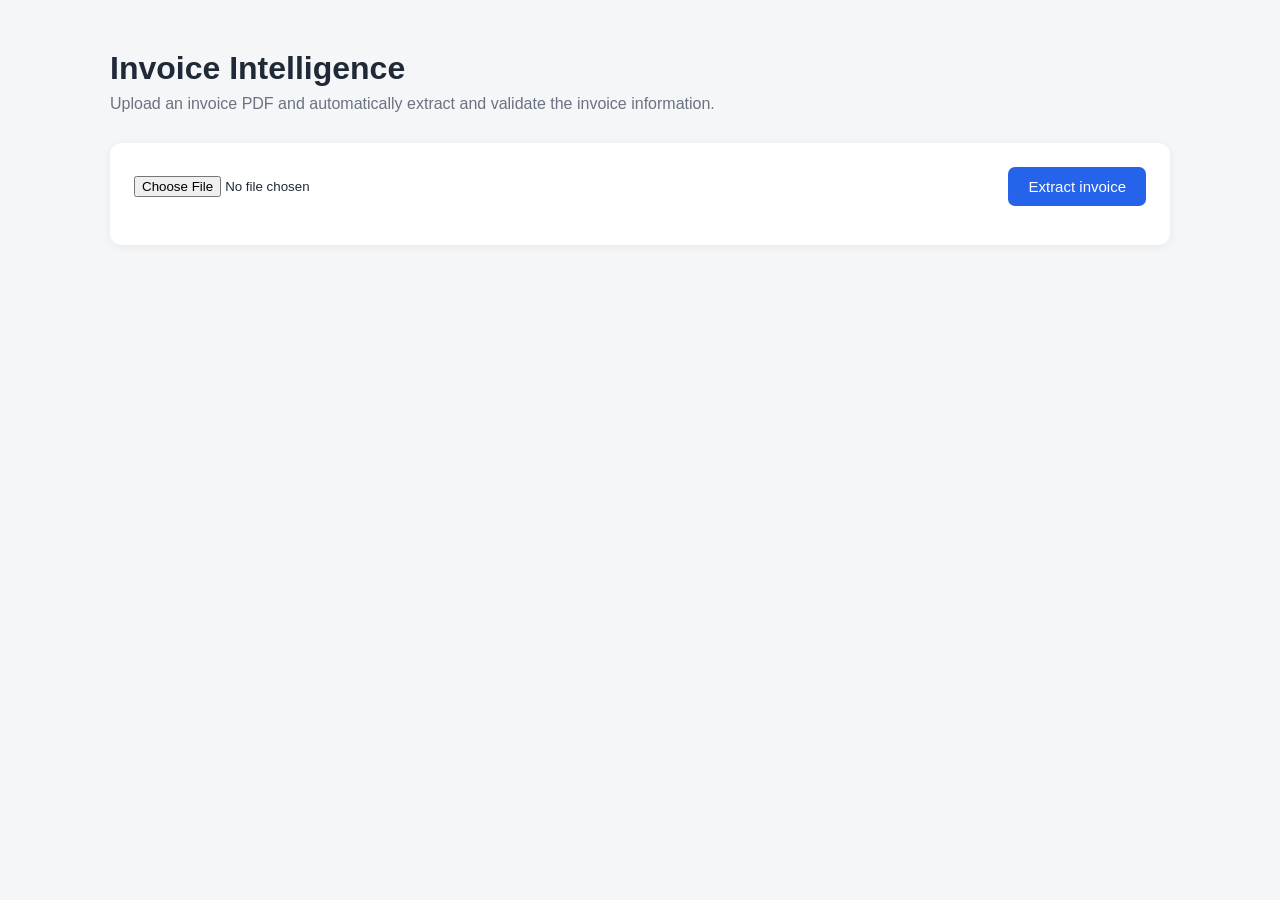
==== app/static/index.html @ e3fb7019 "Add invoice web interface" ====
<!DOCTYPE html>
<html lang="en">
<head>
    <meta charset="UTF-8">
    <meta name="viewport" content="width=device-width, initial-scale=1.0">

    <title>Invoice Intelligence</title>

    <style>
        * {
            box-sizing: border-box;
        }

        body {
            margin: 0;
            font-family: Arial, sans-serif;
            background: #f4f6f8;
            color: #1f2937;
        }

        .container {
            max-width: 1100px;
            margin: 50px auto;
            padding: 0 20px;
        }

        .header {
            margin-bottom: 30px;
        }

        .header h1 {
            margin-bottom: 8px;
            font-size: 32px;
        }

        .header p {
            margin: 0;
            color: #6b7280;
        }

        .upload-card,
        .card {
            background: white;
            border-radius: 12px;
            padding: 24px;
            margin-bottom: 20px;
            box-shadow: 0 2px 10px rgba(0, 0, 0, 0.06);
        }

        .upload-row {
            display: flex;
            gap: 12px;
            align-items: center;
            flex-wrap: wrap;
        }

        input[type="file"] {
            flex: 1;
            min-width: 250px;
        }

        button {
            border: none;
            background: #2563eb;
            color: white;
            padding: 11px 20px;
            border-radius: 7px;
            cursor: pointer;
            font-size: 15px;
        }

        button:hover {
            background: #1d4ed8;
        }

        button:disabled {
            opacity: 0.6;
            cursor: default;
        }

        .status {
            margin-top: 15px;
            color: #6b7280;
        }

        .hidden {
            display: none;
        }

        .grid {
            display: grid;
            grid-template-columns: repeat(2, minmax(0, 1fr));
            gap: 20px;
        }

        .field {
            margin-bottom: 12px;
        }

        .label {
            display: block;
            color: #6b7280;
            font-size: 13px;
            margin-bottom: 3px;
        }

        .value {
            font-weight: 600;
        }

        .success {
            color: #15803d;
            font-weight: 600;
        }

        .warning {
            color: #b45309;
            font-weight: 600;
        }

        table {
            width: 100%;
            border-collapse: collapse;
            margin-top: 10px;
        }

        th,
        td {
            padding: 11px;
            text-align: left;
            border-bottom: 1px solid #e5e7eb;
        }

        th {
            color: #6b7280;
            font-size: 13px;
        }

        .money {
            text-align: right;
        }

        .totals {
            max-width: 400px;
            margin-left: auto;
            margin-top: 20px;
        }

        .total-row {
            display: flex;
            justify-content: space-between;
            padding: 6px 0;
        }

        .grand-total {
            font-size: 20px;
            font-weight: bold;
            border-top: 2px solid #e5e7eb;
            margin-top: 6px;
            padding-top: 12px;
        }

        .meta {
            display: flex;
            gap: 15px;
            flex-wrap: wrap;
            color: #6b7280;
            font-size: 13px;
        }

        @media (max-width: 700px) {
            .grid {
                grid-template-columns: 1fr;
            }

            table {
                font-size: 13px;
            }
        }
    </style>
</head>

<body>

<div class="container">

    <div class="header">
        <h1>Invoice Intelligence</h1>
        <p>
            Upload an invoice PDF and automatically extract and validate
            the invoice information.
        </p>
    </div>

    <div class="upload-card">
        <div class="upload-row">
            <input
                id="fileInput"
                type="file"
                accept="application/pdf"
            >

            <button
                id="uploadButton"
                onclick="uploadInvoice()"
            >
                Extract invoice
            </button>
        </div>

        <div
            id="status"
            class="status"
        ></div>
    </div>

    <div
        id="results"
        class="hidden"
    >

        <div class="card">

            <div class="meta">
                <span id="filename"></span>
                <span id="method"></span>
                <span id="validation"></span>
            </div>

        </div>

        <div class="grid">

            <div class="card">
                <h2>Invoice</h2>

                <div class="field">
                    <span class="label">
                        Invoice number
                    </span>

                    <span
                        id="invoiceNumber"
                        class="value"
                    ></span>
                </div>

                <div class="field">
                    <span class="label">
                        Invoice date
                    </span>

                    <span
                        id="invoiceDate"
                        class="value"
                    ></span>
                </div>

                <div class="field">
                    <span class="label">
                        Due date
                    </span>

                    <span
                        id="dueDate"
                        class="value"
                    ></span>
                </div>

                <div class="field">
                    <span class="label">
                        Currency
                    </span>

                    <span
                        id="currency"
                        class="value"
                    ></span>
                </div>
            </div>

            <div class="card">
                <h2>Supplier</h2>

                <div class="field">
                    <span class="label">Name</span>
                    <span id="supplierName" class="value"></span>
                </div>

                <div class="field">
                    <span class="label">Address</span>
                    <span id="supplierAddress"></span>
                </div>

                <div class="field">
                    <span class="label">VAT number</span>
                    <span id="supplierVat"></span>
                </div>
            </div>

            <div class="card">
                <h2>Customer</h2>

                <div class="field">
                    <span class="label">Name</span>
                    <span id="customerName" class="value"></span>
                </div>

                <div class="field">
                    <span class="label">Address</span>
                    <span id="customerAddress"></span>
                </div>

                <div class="field">
                    <span class="label">VAT number</span>
                    <span id="customerVat"></span>
                </div>
            </div>

            <div class="card">
                <h2>Validation</h2>

                <div id="warnings"></div>
            </div>

        </div>

        <div class="card">

            <h2>Line items</h2>

            <table>
                <thead>
                    <tr>
                        <th>Description</th>
                        <th>Quantity</th>
                        <th>Unit price</th>
                        <th>VAT</th>
                        <th class="money">Total</th>
                    </tr>
                </thead>

                <tbody id="lineItems"></tbody>
            </table>

            <div class="totals">

                <div class="total-row">
                    <span>Subtotal</span>
                    <span id="subtotal"></span>
                </div>

                <div class="total-row">
                    <span>VAT</span>
                    <span id="vatAmount"></span>
                </div>

                <div class="total-row grand-total">
                    <span>Total</span>
                    <span id="totalAmount"></span>
                </div>

            </div>

        </div>

        <div
            id="vatCard"
            class="card"
        >
            <h2>VAT breakdown</h2>

            <table>
                <thead>
                    <tr>
                        <th>Rate</th>
                        <th>Taxable amount</th>
                        <th>VAT amount</th>
                    </tr>
                </thead>

                <tbody id="vatBreakdown"></tbody>
            </table>
        </div>

    </div>

</div>

<script>

function displayValue(value) {
    if (
        value === null ||
        value === undefined ||
        value === ""
    ) {
        return "—";
    }

    return value;
}


function formatMoney(value, currency) {
    if (
        value === null ||
        value === undefined
    ) {
        return "—";
    }

    return `${currency || ""} ${value}`.trim();
}


async function uploadInvoice() {

    const fileInput =
        document.getElementById("fileInput");

    const button =
        document.getElementById("uploadButton");

    const status =
        document.getElementById("status");

    const results =
        document.getElementById("results");


    if (!fileInput.files.length) {
        status.textContent =
            "Please select a PDF first.";

        return;
    }


    const formData = new FormData();

    formData.append(
        "file",
        fileInput.files[0]
    );


    status.textContent =
        "Processing invoice...";

    button.disabled = true;

    results.classList.add(
        "hidden"
    );


    try {

        const response = await fetch(
            "/invoices/extract",
            {
                method: "POST",
                body: formData
            }
        );


        if (!response.ok) {

            const errorData =
                await response.json();

            throw new Error(
                errorData.detail ||
                "Invoice extraction failed."
            );
        }


        const data =
            await response.json();

        renderInvoice(data);

        status.textContent =
            "Invoice processed successfully.";

    }

    catch (error) {

        status.textContent =
            `Error: ${error.message}`;

    }

    finally {

        button.disabled = false;

    }
}


function renderInvoice(data) {

    const invoice =
        data.invoice;

    const currency =
        invoice.currency || "";


    document.getElementById(
        "filename"
    ).textContent =
        `File: ${data.filename}`;


    document.getElementById(
        "method"
    ).textContent =
        `Extraction: ${data.extraction_method}`;


    const validation =
        document.getElementById(
            "validation"
        );


    if (data.valid) {

        validation.textContent =
            "✓ Valid invoice";

        validation.className =
            "success";

    }

    else {

        validation.textContent =
            "⚠ Validation warnings";

        validation.className =
            "warning";

    }


    document.getElementById(
        "invoiceNumber"
    ).textContent =
        displayValue(
            invoice.invoice_number
        );


    document.getElementById(
        "invoiceDate"
    ).textContent =
        displayValue(
            invoice.invoice_date
        );


    document.getElementById(
        "dueDate"
    ).textContent =
        displayValue(
            invoice.due_date
        );


    document.getElementById(
        "currency"
    ).textContent =
        displayValue(
            invoice.currency
        );


    document.getElementById(
        "supplierName"
    ).textContent =
        displayValue(
            invoice.supplier?.name
        );


    document.getElementById(
        "supplierAddress"
    ).textContent =
        displayValue(
            invoice.supplier?.address
        );


    document.getElementById(
        "supplierVat"
    ).textContent =
        displayValue(
            invoice.supplier?.vat_number
        );


    document.getElementById(
        "customerName"
    ).textContent =
        displayValue(
            invoice.customer?.name
        );


    document.getElementById(
        "customerAddress"
    ).textContent =
        displayValue(
            invoice.customer?.address
        );


    document.getElementById(
        "customerVat"
    ).textContent =
        displayValue(
            invoice.customer?.vat_number
        );


    document.getElementById(
        "subtotal"
    ).textContent =
        formatMoney(
            invoice.subtotal,
            currency
        );


    document.getElementById(
        "vatAmount"
    ).textContent =
        formatMoney(
            invoice.vat_amount,
            currency
        );


    document.getElementById(
        "totalAmount"
    ).textContent =
        formatMoney(
            invoice.total_amount,
            currency
        );


    const warningContainer =
        document.getElementById(
            "warnings"
        );


    warningContainer.innerHTML = "";


    if (
        !data.warnings ||
        data.warnings.length === 0
    ) {

        warningContainer.innerHTML =
            '<span class="success">No validation warnings.</span>';

    }

    else {

        for (
            const warning
            of data.warnings
        ) {

            const paragraph =
                document.createElement(
                    "p"
                );

            paragraph.className =
                "warning";

            paragraph.textContent =
                warning;

            warningContainer.appendChild(
                paragraph
            );
        }
    }


    const lineItems =
        document.getElementById(
            "lineItems"
        );

    lineItems.innerHTML = "";


    for (
        const item
        of invoice.line_items || []
    ) {

        const row =
            document.createElement(
                "tr"
            );

        row.innerHTML = `
            <td>${displayValue(item.description)}</td>
            <td>${displayValue(item.quantity)}</td>
            <td>${formatMoney(item.unit_price, currency)}</td>
            <td>${displayValue(item.vat_rate)}%</td>
            <td class="money">${formatMoney(item.total, currency)}</td>
        `;

        lineItems.appendChild(
            row
        );
    }


    const vatBody =
        document.getElementById(
            "vatBreakdown"
        );

    const vatCard =
        document.getElementById(
            "vatCard"
        );

    vatBody.innerHTML = "";


    if (
        !invoice.vat_breakdown ||
        invoice.vat_breakdown.length === 0
    ) {

        vatCard.classList.add(
            "hidden"
        );

    }

    else {

        vatCard.classList.remove(
            "hidden"
        );

        for (
            const vat
            of invoice.vat_breakdown
        ) {

            const row =
                document.createElement(
                    "tr"
                );

            row.innerHTML = `
                <td>${vat.rate}%</td>
                <td>${formatMoney(vat.taxable_amount, currency)}</td>
                <td>${formatMoney(vat.vat_amount, currency)}</td>
            `;

            vatBody.appendChild(
                row
            );
        }
    }


    document.getElementById(
        "results"
    ).classList.remove(
        "hidden"
    );
}

</script>

</body>
</html>
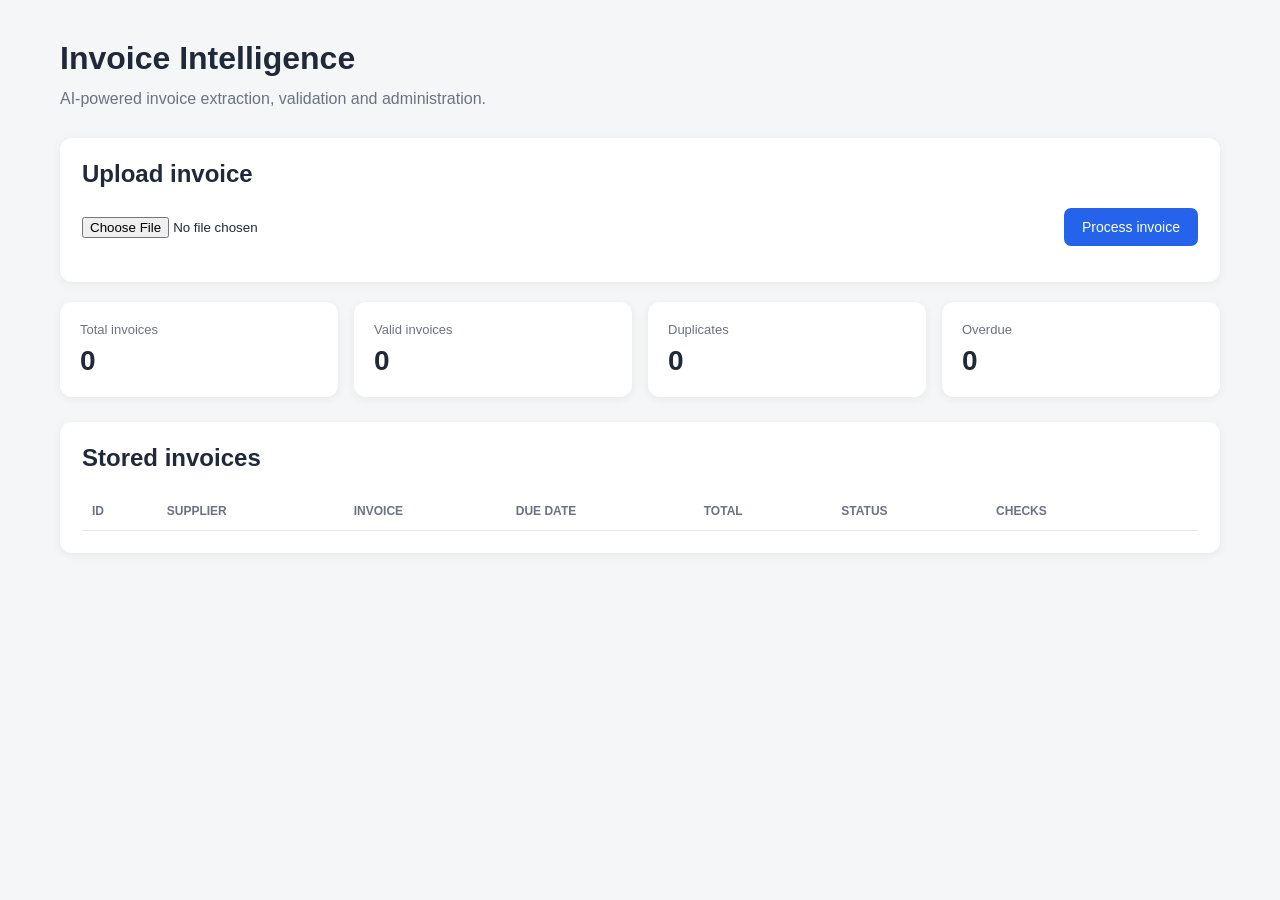
==== commit db977c6e: "Add invoice management dashboard" ====
--- a/app/static/index.html
+++ b/app/static/index.html
@@ -19,32 +19,29 @@
         }
 
         .container {
-            max-width: 1100px;
-            margin: 50px auto;
+            max-width: 1200px;
+            margin: 40px auto;
             padding: 0 20px;
         }
 
-        .header {
+        h1,
+        h2,
+        h3 {
+            margin-top: 0;
+        }
+
+        .subtitle {
+            color: #6b7280;
+            margin-top: -8px;
             margin-bottom: 30px;
         }
 
-        .header h1 {
-            margin-bottom: 8px;
-            font-size: 32px;
-        }
-
-        .header p {
-            margin: 0;
-            color: #6b7280;
-        }
-
-        .upload-card,
         .card {
             background: white;
             border-radius: 12px;
-            padding: 24px;
+            padding: 22px;
+            box-shadow: 0 2px 10px rgba(0, 0, 0, 0.06);
             margin-bottom: 20px;
-            box-shadow: 0 2px 10px rgba(0, 0, 0, 0.06);
         }
 
         .upload-row {
@@ -63,10 +60,10 @@
             border: none;
             background: #2563eb;
             color: white;
-            padding: 11px 20px;
+            padding: 11px 18px;
             border-radius: 7px;
             cursor: pointer;
-            font-size: 15px;
+            font-size: 14px;
         }
 
         button:hover {
@@ -78,103 +75,159 @@
             cursor: default;
         }
 
-        .status {
-            margin-top: 15px;
+        .status-text {
+            margin-top: 14px;
             color: #6b7280;
         }
 
-        .hidden {
-            display: none;
-        }
-
-        .grid {
+        .stats {
             display: grid;
-            grid-template-columns: repeat(2, minmax(0, 1fr));
-            gap: 20px;
-        }
-
-        .field {
-            margin-bottom: 12px;
-        }
-
-        .label {
-            display: block;
+            grid-template-columns: repeat(4, 1fr);
+            gap: 16px;
+            margin-bottom: 25px;
+        }
+
+        .stat-card {
+            background: white;
+            padding: 20px;
+            border-radius: 12px;
+            box-shadow: 0 2px 10px rgba(0, 0, 0, 0.06);
+        }
+
+        .stat-label {
             color: #6b7280;
             font-size: 13px;
-            margin-bottom: 3px;
-        }
-
-        .value {
-            font-weight: 600;
-        }
-
-        .success {
-            color: #15803d;
-            font-weight: 600;
-        }
-
-        .warning {
-            color: #b45309;
-            font-weight: 600;
+            margin-bottom: 8px;
+        }
+
+        .stat-value {
+            font-size: 28px;
+            font-weight: bold;
+        }
+
+        .table-wrapper {
+            overflow-x: auto;
         }
 
         table {
             width: 100%;
             border-collapse: collapse;
-            margin-top: 10px;
         }
 
         th,
         td {
-            padding: 11px;
+            padding: 12px 10px;
+            border-bottom: 1px solid #e5e7eb;
             text-align: left;
-            border-bottom: 1px solid #e5e7eb;
+            white-space: nowrap;
         }
 
         th {
             color: #6b7280;
-            font-size: 13px;
-        }
-
-        .money {
-            text-align: right;
-        }
-
-        .totals {
-            max-width: 400px;
-            margin-left: auto;
+            font-size: 12px;
+            text-transform: uppercase;
+        }
+
+        tr:hover {
+            background: #f9fafb;
+        }
+
+        .badge {
+            display: inline-block;
+            padding: 5px 9px;
+            border-radius: 20px;
+            font-size: 12px;
+            font-weight: bold;
+        }
+
+        .badge-new {
+            background: #dbeafe;
+            color: #1d4ed8;
+        }
+
+        .badge-valid {
+            background: #dcfce7;
+            color: #15803d;
+        }
+
+        .badge-invalid {
+            background: #fee2e2;
+            color: #b91c1c;
+        }
+
+        .badge-duplicate {
+            background: #fef3c7;
+            color: #b45309;
+        }
+
+        .badge-overdue {
+            background: #fee2e2;
+            color: #b91c1c;
+        }
+
+        .hidden {
+            display: none;
+        }
+
+        .detail-grid {
+            display: grid;
+            grid-template-columns: repeat(2, 1fr);
+            gap: 20px;
+        }
+
+        .label {
+            color: #6b7280;
+            font-size: 12px;
+            margin-bottom: 3px;
+        }
+
+        .value {
+            margin-bottom: 14px;
+            font-weight: 600;
+        }
+
+        .line-table {
             margin-top: 20px;
         }
 
-        .total-row {
-            display: flex;
-            justify-content: space-between;
-            padding: 6px 0;
-        }
-
-        .grand-total {
-            font-size: 20px;
-            font-weight: bold;
-            border-top: 2px solid #e5e7eb;
-            margin-top: 6px;
-            padding-top: 12px;
-        }
-
-        .meta {
-            display: flex;
-            gap: 15px;
-            flex-wrap: wrap;
-            color: #6b7280;
-            font-size: 13px;
-        }
-
-        @media (max-width: 700px) {
-            .grid {
+        .close-button {
+            float: right;
+            background: #6b7280;
+        }
+
+        .close-button:hover {
+            background: #4b5563;
+        }
+
+        .duplicate-warning {
+            background: #fffbeb;
+            color: #92400e;
+            padding: 12px;
+            border-radius: 8px;
+            margin-bottom: 18px;
+        }
+
+        .success-box {
+            background: #ecfdf5;
+            color: #166534;
+            padding: 12px;
+            border-radius: 8px;
+            margin-top: 15px;
+        }
+
+        @media (max-width: 850px) {
+            .stats {
+                grid-template-columns: repeat(2, 1fr);
+            }
+
+            .detail-grid {
                 grid-template-columns: 1fr;
             }
-
-            table {
-                font-size: 13px;
+        }
+
+        @media (max-width: 500px) {
+            .stats {
+                grid-template-columns: 1fr;
             }
         }
     </style>
@@ -184,15 +237,15 @@
 
 <div class="container">
 
-    <div class="header">
-        <h1>Invoice Intelligence</h1>
-        <p>
-            Upload an invoice PDF and automatically extract and validate
-            the invoice information.
-        </p>
-    </div>
-
-    <div class="upload-card">
+    <h1>Invoice Intelligence</h1>
+
+    <p class="subtitle">
+        AI-powered invoice extraction, validation and administration.
+    </p>
+
+    <div class="card">
+        <h2>Upload invoice</h2>
+
         <div class="upload-row">
             <input
                 id="fileInput"
@@ -204,192 +257,245 @@
                 id="uploadButton"
                 onclick="uploadInvoice()"
             >
-                Extract invoice
+                Process invoice
             </button>
         </div>
 
         <div
-            id="status"
-            class="status"
+            id="uploadStatus"
+            class="status-text"
+        ></div>
+
+        <div
+            id="uploadResult"
+            class="hidden"
         ></div>
     </div>
 
+    <div class="stats">
+
+        <div class="stat-card">
+            <div class="stat-label">
+                Total invoices
+            </div>
+
+            <div
+                id="totalInvoices"
+                class="stat-value"
+            >
+                0
+            </div>
+        </div>
+
+        <div class="stat-card">
+            <div class="stat-label">
+                Valid invoices
+            </div>
+
+            <div
+                id="validInvoices"
+                class="stat-value"
+            >
+                0
+            </div>
+        </div>
+
+        <div class="stat-card">
+            <div class="stat-label">
+                Duplicates
+            </div>
+
+            <div
+                id="duplicateInvoices"
+                class="stat-value"
+            >
+                0
+            </div>
+        </div>
+
+        <div class="stat-card">
+            <div class="stat-label">
+                Overdue
+            </div>
+
+            <div
+                id="overdueInvoices"
+                class="stat-value"
+            >
+                0
+            </div>
+        </div>
+
+    </div>
+
+    <div class="card">
+        <h2>Stored invoices</h2>
+
+        <div class="table-wrapper">
+
+            <table>
+                <thead>
+                    <tr>
+                        <th>ID</th>
+                        <th>Supplier</th>
+                        <th>Invoice</th>
+                        <th>Due date</th>
+                        <th>Total</th>
+                        <th>Status</th>
+                        <th>Checks</th>
+                        <th></th>
+                    </tr>
+                </thead>
+
+                <tbody id="invoiceTable"></tbody>
+            </table>
+
+        </div>
+    </div>
+
     <div
-        id="results"
-        class="hidden"
+        id="detailCard"
+        class="card hidden"
     >
-
-        <div class="card">
-
-            <div class="meta">
-                <span id="filename"></span>
-                <span id="method"></span>
-                <span id="validation"></span>
+        <button
+            class="close-button"
+            onclick="closeDetail()"
+        >
+            Close
+        </button>
+
+        <h2>Invoice details</h2>
+
+        <div
+            id="duplicateDetail"
+            class="hidden"
+        ></div>
+
+        <div class="detail-grid">
+
+            <div>
+                <h3>Invoice</h3>
+
+                <div class="label">
+                    Invoice number
+                </div>
+                <div
+                    id="detailInvoiceNumber"
+                    class="value"
+                ></div>
+
+                <div class="label">
+                    Invoice date
+                </div>
+                <div
+                    id="detailInvoiceDate"
+                    class="value"
+                ></div>
+
+                <div class="label">
+                    Due date
+                </div>
+                <div
+                    id="detailDueDate"
+                    class="value"
+                ></div>
+
+                <div class="label">
+                    Currency
+                </div>
+                <div
+                    id="detailCurrency"
+                    class="value"
+                ></div>
+            </div>
+
+            <div>
+                <h3>Supplier</h3>
+
+                <div class="label">
+                    Name
+                </div>
+                <div
+                    id="detailSupplier"
+                    class="value"
+                ></div>
+
+                <div class="label">
+                    Address
+                </div>
+                <div
+                    id="detailSupplierAddress"
+                    class="value"
+                ></div>
+
+                <div class="label">
+                    VAT number
+                </div>
+                <div
+                    id="detailSupplierVat"
+                    class="value"
+                ></div>
             </div>
 
         </div>
 
-        <div class="grid">
-
-            <div class="card">
-                <h2>Invoice</h2>
-
-                <div class="field">
-                    <span class="label">
-                        Invoice number
-                    </span>
-
-                    <span
-                        id="invoiceNumber"
-                        class="value"
-                    ></span>
-                </div>
-
-                <div class="field">
-                    <span class="label">
-                        Invoice date
-                    </span>
-
-                    <span
-                        id="invoiceDate"
-                        class="value"
-                    ></span>
-                </div>
-
-                <div class="field">
-                    <span class="label">
-                        Due date
-                    </span>
-
-                    <span
-                        id="dueDate"
-                        class="value"
-                    ></span>
-                </div>
-
-                <div class="field">
-                    <span class="label">
-                        Currency
-                    </span>
-
-                    <span
-                        id="currency"
-                        class="value"
-                    ></span>
-                </div>
-            </div>
-
-            <div class="card">
-                <h2>Supplier</h2>
-
-                <div class="field">
-                    <span class="label">Name</span>
-                    <span id="supplierName" class="value"></span>
-                </div>
-
-                <div class="field">
-                    <span class="label">Address</span>
-                    <span id="supplierAddress"></span>
-                </div>
-
-                <div class="field">
-                    <span class="label">VAT number</span>
-                    <span id="supplierVat"></span>
-                </div>
-            </div>
-
-            <div class="card">
-                <h2>Customer</h2>
-
-                <div class="field">
-                    <span class="label">Name</span>
-                    <span id="customerName" class="value"></span>
-                </div>
-
-                <div class="field">
-                    <span class="label">Address</span>
-                    <span id="customerAddress"></span>
-                </div>
-
-                <div class="field">
-                    <span class="label">VAT number</span>
-                    <span id="customerVat"></span>
-                </div>
-            </div>
-
-            <div class="card">
-                <h2>Validation</h2>
-
-                <div id="warnings"></div>
-            </div>
-
-        </div>
-
-        <div class="card">
-
-            <h2>Line items</h2>
-
-            <table>
+        <h3>Line items</h3>
+
+        <div class="table-wrapper">
+            <table class="line-table">
                 <thead>
                     <tr>
                         <th>Description</th>
                         <th>Quantity</th>
                         <th>Unit price</th>
                         <th>VAT</th>
-                        <th class="money">Total</th>
+                        <th>Total</th>
                     </tr>
                 </thead>
 
-                <tbody id="lineItems"></tbody>
-            </table>
-
-            <div class="totals">
-
-                <div class="total-row">
-                    <span>Subtotal</span>
-                    <span id="subtotal"></span>
-                </div>
-
-                <div class="total-row">
-                    <span>VAT</span>
-                    <span id="vatAmount"></span>
-                </div>
-
-                <div class="total-row grand-total">
-                    <span>Total</span>
-                    <span id="totalAmount"></span>
-                </div>
-
-            </div>
-
-        </div>
-
-        <div
-            id="vatCard"
-            class="card"
-        >
-            <h2>VAT breakdown</h2>
-
-            <table>
-                <thead>
-                    <tr>
-                        <th>Rate</th>
-                        <th>Taxable amount</th>
-                        <th>VAT amount</th>
-                    </tr>
-                </thead>
-
-                <tbody id="vatBreakdown"></tbody>
+                <tbody id="detailLineItems"></tbody>
             </table>
         </div>
 
+        <div
+            style="
+                margin-top: 20px;
+                text-align: right;
+                font-size: 17px;
+            "
+        >
+            <div>
+                Subtotal:
+                <strong id="detailSubtotal"></strong>
+            </div>
+
+            <div>
+                VAT:
+                <strong id="detailVat"></strong>
+            </div>
+
+            <div
+                style="
+                    font-size: 21px;
+                    margin-top: 8px;
+                "
+            >
+                Total:
+                <strong id="detailTotal"></strong>
+            </div>
+        </div>
+
     </div>
 
 </div>
 
+
 <script>
 
-function displayValue(value) {
+let invoices = [];
+
+
+function valueOrDash(value) {
     if (
         value === null ||
         value === undefined ||
@@ -402,7 +508,10 @@
 }
 
 
-function formatMoney(value, currency) {
+function formatMoney(
+    value,
+    currency
+) {
     if (
         value === null ||
         value === undefined
@@ -414,30 +523,226 @@
 }
 
 
+function isOverdue(invoice) {
+    if (!invoice.due_date) {
+        return false;
+    }
+
+    if (
+        invoice.status === "paid"
+    ) {
+        return false;
+    }
+
+    const dueDate =
+        new Date(
+            `${invoice.due_date}T23:59:59`
+        );
+
+    return dueDate < new Date();
+}
+
+
+async function loadInvoices() {
+
+    const response =
+        await fetch(
+            "/invoices"
+        );
+
+    if (!response.ok) {
+        return;
+    }
+
+    invoices =
+        await response.json();
+
+    updateStats();
+
+    renderInvoiceTable();
+}
+
+
+function updateStats() {
+
+    document.getElementById(
+        "totalInvoices"
+    ).textContent =
+        invoices.length;
+
+
+    document.getElementById(
+        "validInvoices"
+    ).textContent =
+        invoices.filter(
+            invoice =>
+                invoice.valid
+        ).length;
+
+
+    document.getElementById(
+        "duplicateInvoices"
+    ).textContent =
+        invoices.filter(
+            invoice =>
+                invoice.duplicate_of_id
+                !== null
+        ).length;
+
+
+    document.getElementById(
+        "overdueInvoices"
+    ).textContent =
+        invoices.filter(
+            invoice =>
+                isOverdue(invoice)
+        ).length;
+}
+
+
+function renderInvoiceTable() {
+
+    const table =
+        document.getElementById(
+            "invoiceTable"
+        );
+
+    table.innerHTML = "";
+
+
+    for (
+        const invoice
+        of invoices
+    ) {
+
+        const row =
+            document.createElement(
+                "tr"
+            );
+
+
+        let checkBadges = "";
+
+
+        if (invoice.valid) {
+            checkBadges +=
+                '<span class="badge badge-valid">Valid</span> ';
+        }
+
+        else {
+            checkBadges +=
+                '<span class="badge badge-invalid">Review</span> ';
+        }
+
+
+        if (
+            invoice.duplicate_of_id
+            !== null
+        ) {
+            checkBadges +=
+                '<span class="badge badge-duplicate">Duplicate</span> ';
+        }
+
+
+        if (
+            isOverdue(invoice)
+        ) {
+            checkBadges +=
+                '<span class="badge badge-overdue">Overdue</span>';
+        }
+
+
+        row.innerHTML = `
+            <td>${invoice.id}</td>
+
+            <td>
+                ${valueOrDash(
+                    invoice.supplier_name
+                )}
+            </td>
+
+            <td>
+                ${valueOrDash(
+                    invoice.invoice_number
+                )}
+            </td>
+
+            <td>
+                ${valueOrDash(
+                    invoice.due_date
+                )}
+            </td>
+
+            <td>
+                ${formatMoney(
+                    invoice.total_amount,
+                    invoice.currency
+                )}
+            </td>
+
+            <td>
+                <span class="badge badge-new">
+                    ${invoice.status}
+                </span>
+            </td>
+
+            <td>
+                ${checkBadges}
+            </td>
+
+            <td>
+                <button
+                    onclick="showInvoice(
+                        ${invoice.id}
+                    )"
+                >
+                    View
+                </button>
+            </td>
+        `;
+
+        table.appendChild(
+            row
+        );
+    }
+}
+
+
 async function uploadInvoice() {
 
     const fileInput =
-        document.getElementById("fileInput");
+        document.getElementById(
+            "fileInput"
+        );
 
     const button =
-        document.getElementById("uploadButton");
+        document.getElementById(
+            "uploadButton"
+        );
 
     const status =
-        document.getElementById("status");
-
-    const results =
-        document.getElementById("results");
-
-
-    if (!fileInput.files.length) {
+        document.getElementById(
+            "uploadStatus"
+        );
+
+    const result =
+        document.getElementById(
+            "uploadResult"
+        );
+
+
+    if (
+        !fileInput.files.length
+    ) {
         status.textContent =
-            "Please select a PDF first.";
+            "Select a PDF first.";
 
         return;
     }
 
 
-    const formData = new FormData();
+    const formData =
+        new FormData();
 
     formData.append(
         "file",
@@ -445,46 +750,75 @@
     );
 
 
+    button.disabled = true;
+
     status.textContent =
         "Processing invoice...";
 
-    button.disabled = true;
-
-    results.classList.add(
+    result.classList.add(
         "hidden"
     );
 
 
     try {
 
-        const response = await fetch(
-            "/invoices/extract",
-            {
-                method: "POST",
-                body: formData
-            }
-        );
-
-
-        if (!response.ok) {
-
-            const errorData =
-                await response.json();
-
-            throw new Error(
-                errorData.detail ||
-                "Invoice extraction failed."
+        const response =
+            await fetch(
+                "/invoices/extract",
+                {
+                    method: "POST",
+                    body: formData
+                }
             );
-        }
 
 
         const data =
             await response.json();
 
-        renderInvoice(data);
-
-        status.textContent =
-            "Invoice processed successfully.";
+
+        if (!response.ok) {
+            throw new Error(
+                data.detail ||
+                "Extraction failed."
+            );
+        }
+
+
+        result.className =
+            "success-box";
+
+
+        if (data.duplicate) {
+
+            result.innerHTML = `
+                Invoice stored as
+                <strong>#${data.database_id}</strong>.
+                <br>
+                ⚠ This appears to be a duplicate
+                of invoice
+                <strong>#${data.duplicate_of_id}</strong>.
+            `;
+        }
+
+        else {
+
+            result.innerHTML = `
+                ✓ Invoice extracted and stored
+                successfully as
+                <strong>#${data.database_id}</strong>.
+            `;
+        }
+
+
+        status.textContent = "";
+
+        fileInput.value = "";
+
+        await loadInvoices();
+
+        await showInvoice(
+            data.database_id
+        );
 
     }
 
@@ -503,136 +837,89 @@
 }
 
 
-function renderInvoice(data) {
+async function showInvoice(
+    invoiceId
+) {
+
+    const response =
+        await fetch(
+            `/invoices/${invoiceId}`
+        );
+
+
+    if (!response.ok) {
+        return;
+    }
+
+
+    const stored =
+        await response.json();
 
     const invoice =
-        data.invoice;
+        stored.invoice_data;
 
     const currency =
         invoice.currency || "";
 
 
     document.getElementById(
-        "filename"
-    ).textContent =
-        `File: ${data.filename}`;
-
-
-    document.getElementById(
-        "method"
-    ).textContent =
-        `Extraction: ${data.extraction_method}`;
-
-
-    const validation =
-        document.getElementById(
-            "validation"
-        );
-
-
-    if (data.valid) {
-
-        validation.textContent =
-            "✓ Valid invoice";
-
-        validation.className =
-            "success";
-
-    }
-
-    else {
-
-        validation.textContent =
-            "⚠ Validation warnings";
-
-        validation.className =
-            "warning";
-
-    }
-
-
-    document.getElementById(
-        "invoiceNumber"
-    ).textContent =
-        displayValue(
+        "detailInvoiceNumber"
+    ).textContent =
+        valueOrDash(
             invoice.invoice_number
         );
 
 
     document.getElementById(
-        "invoiceDate"
-    ).textContent =
-        displayValue(
+        "detailInvoiceDate"
+    ).textContent =
+        valueOrDash(
             invoice.invoice_date
         );
 
 
     document.getElementById(
-        "dueDate"
-    ).textContent =
-        displayValue(
+        "detailDueDate"
+    ).textContent =
+        valueOrDash(
             invoice.due_date
         );
 
 
     document.getElementById(
-        "currency"
-    ).textContent =
-        displayValue(
+        "detailCurrency"
+    ).textContent =
+        valueOrDash(
             invoice.currency
         );
 
 
     document.getElementById(
-        "supplierName"
-    ).textContent =
-        displayValue(
+        "detailSupplier"
+    ).textContent =
+        valueOrDash(
             invoice.supplier?.name
         );
 
 
     document.getElementById(
-        "supplierAddress"
-    ).textContent =
-        displayValue(
+        "detailSupplierAddress"
+    ).textContent =
+        valueOrDash(
             invoice.supplier?.address
         );
 
 
     document.getElementById(
-        "supplierVat"
-    ).textContent =
-        displayValue(
+        "detailSupplierVat"
+    ).textContent =
+        valueOrDash(
             invoice.supplier?.vat_number
         );
 
 
     document.getElementById(
-        "customerName"
-    ).textContent =
-        displayValue(
-            invoice.customer?.name
-        );
-
-
-    document.getElementById(
-        "customerAddress"
-    ).textContent =
-        displayValue(
-            invoice.customer?.address
-        );
-
-
-    document.getElementById(
-        "customerVat"
-    ).textContent =
-        displayValue(
-            invoice.customer?.vat_number
-        );
-
-
-    document.getElementById(
-        "subtotal"
+        "detailSubtotal"
     ).textContent =
         formatMoney(
             invoice.subtotal,
@@ -641,7 +928,7 @@
 
 
     document.getElementById(
-        "vatAmount"
+        "detailVat"
     ).textContent =
         formatMoney(
             invoice.vat_amount,
@@ -650,7 +937,7 @@
 
 
     document.getElementById(
-        "totalAmount"
+        "detailTotal"
     ).textContent =
         formatMoney(
             invoice.total_amount,
@@ -658,56 +945,12 @@
         );
 
 
-    const warningContainer =
+    const lineBody =
         document.getElementById(
-            "warnings"
-        );
-
-
-    warningContainer.innerHTML = "";
-
-
-    if (
-        !data.warnings ||
-        data.warnings.length === 0
-    ) {
-
-        warningContainer.innerHTML =
-            '<span class="success">No validation warnings.</span>';
-
-    }
-
-    else {
-
-        for (
-            const warning
-            of data.warnings
-        ) {
-
-            const paragraph =
-                document.createElement(
-                    "p"
-                );
-
-            paragraph.className =
-                "warning";
-
-            paragraph.textContent =
-                warning;
-
-            warningContainer.appendChild(
-                paragraph
-            );
-        }
-    }
-
-
-    const lineItems =
-        document.getElementById(
-            "lineItems"
-        );
-
-    lineItems.innerHTML = "";
+            "detailLineItems"
+        );
+
+    lineBody.innerHTML = "";
 
 
     for (
@@ -721,79 +964,100 @@
             );
 
         row.innerHTML = `
-            <td>${displayValue(item.description)}</td>
-            <td>${displayValue(item.quantity)}</td>
-            <td>${formatMoney(item.unit_price, currency)}</td>
-            <td>${displayValue(item.vat_rate)}%</td>
-            <td class="money">${formatMoney(item.total, currency)}</td>
+            <td>
+                ${valueOrDash(
+                    item.description
+                )}
+            </td>
+
+            <td>
+                ${valueOrDash(
+                    item.quantity
+                )}
+            </td>
+
+            <td>
+                ${formatMoney(
+                    item.unit_price,
+                    currency
+                )}
+            </td>
+
+            <td>
+                ${valueOrDash(
+                    item.vat_rate
+                )}%
+            </td>
+
+            <td>
+                ${formatMoney(
+                    item.total,
+                    currency
+                )}
+            </td>
         `;
 
-        lineItems.appendChild(
+        lineBody.appendChild(
             row
         );
     }
 
 
-    const vatBody =
+    const duplicateBox =
         document.getElementById(
-            "vatBreakdown"
-        );
-
-    const vatCard =
+            "duplicateDetail"
+        );
+
+
+    if (
+        stored.duplicate_of_id
+        !== null
+    ) {
+
+        duplicateBox.className =
+            "duplicate-warning";
+
+        duplicateBox.innerHTML = `
+            ⚠ Possible duplicate.
+            This invoice matches stored invoice
+            <strong>#${stored.duplicate_of_id}</strong>.
+        `;
+    }
+
+    else {
+
+        duplicateBox.className =
+            "hidden";
+    }
+
+
+    const detailCard =
         document.getElementById(
-            "vatCard"
-        );
-
-    vatBody.innerHTML = "";
-
-
-    if (
-        !invoice.vat_breakdown ||
-        invoice.vat_breakdown.length === 0
-    ) {
-
-        vatCard.classList.add(
-            "hidden"
-        );
-
-    }
-
-    else {
-
-        vatCard.classList.remove(
-            "hidden"
-        );
-
-        for (
-            const vat
-            of invoice.vat_breakdown
-        ) {
-
-            const row =
-                document.createElement(
-                    "tr"
-                );
-
-            row.innerHTML = `
-                <td>${vat.rate}%</td>
-                <td>${formatMoney(vat.taxable_amount, currency)}</td>
-                <td>${formatMoney(vat.vat_amount, currency)}</td>
-            `;
-
-            vatBody.appendChild(
-                row
-            );
-        }
-    }
-
-
-    document.getElementById(
-        "results"
-    ).classList.remove(
+            "detailCard"
+        );
+
+    detailCard.classList.remove(
+        "hidden"
+    );
+
+    detailCard.scrollIntoView({
+        behavior: "smooth"
+    });
+}
+
+
+function closeDetail() {
+
+    document.getElementById(
+        "detailCard"
+    ).classList.add(
         "hidden"
     );
 }
 
+
+loadInvoices();
+
 </script>
 
 </body>
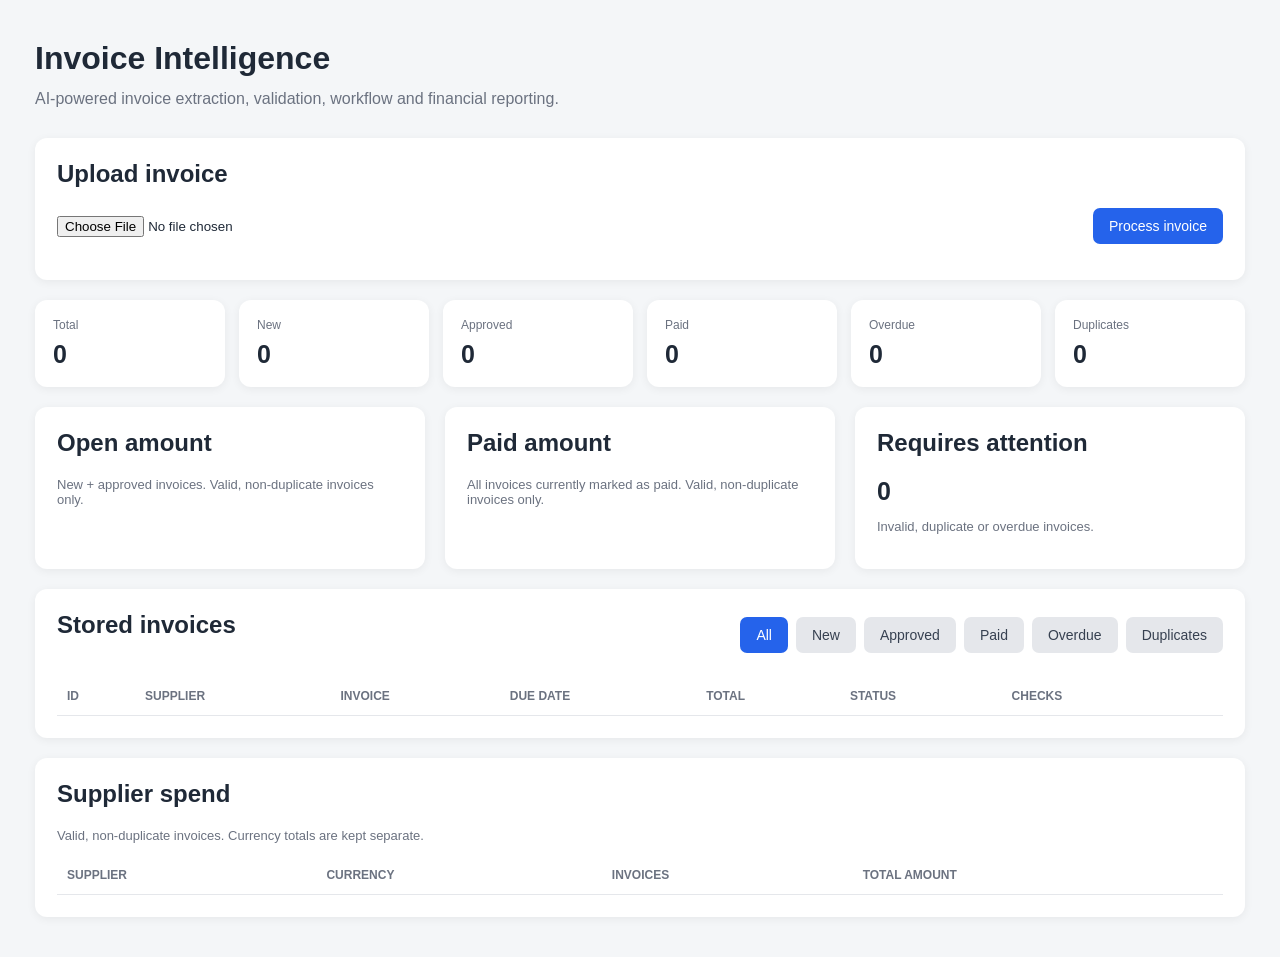
==== commit 18c38172: "Add invoice analytics and financial reporting" ====
--- a/app/static/index.html
+++ b/app/static/index.html
@@ -1,8 +1,13 @@
 <!DOCTYPE html>
 <html lang="en">
+
 <head>
     <meta charset="UTF-8">
-    <meta name="viewport" content="width=device-width, initial-scale=1.0">
+
+    <meta
+        name="viewport"
+        content="width=device-width, initial-scale=1.0"
+    >
 
     <title>Invoice Intelligence</title>
 
@@ -19,7 +24,7 @@
         }
 
         .container {
-            max-width: 1200px;
+            max-width: 1250px;
             margin: 40px auto;
             padding: 0 20px;
         }
@@ -40,7 +45,9 @@
             background: white;
             border-radius: 12px;
             padding: 22px;
-            box-shadow: 0 2px 10px rgba(0, 0, 0, 0.06);
+            box-shadow:
+                0 2px 10px
+                rgba(0, 0, 0, 0.06);
             margin-bottom: 20px;
         }
 
@@ -60,7 +67,7 @@
             border: none;
             background: #2563eb;
             color: white;
-            padding: 11px 18px;
+            padding: 10px 16px;
             border-radius: 7px;
             cursor: pointer;
             font-size: 14px;
@@ -75,6 +82,14 @@
             cursor: default;
         }
 
+        .secondary-button {
+            background: #6b7280;
+        }
+
+        .success-button {
+            background: #15803d;
+        }
+
         .status-text {
             margin-top: 14px;
             color: #6b7280;
@@ -82,27 +97,87 @@
 
         .stats {
             display: grid;
-            grid-template-columns: repeat(4, 1fr);
-            gap: 16px;
-            margin-bottom: 25px;
+            grid-template-columns:
+                repeat(6, 1fr);
+            gap: 14px;
+            margin-bottom: 20px;
         }
 
         .stat-card {
             background: white;
-            padding: 20px;
+            padding: 18px;
             border-radius: 12px;
-            box-shadow: 0 2px 10px rgba(0, 0, 0, 0.06);
+            box-shadow:
+                0 2px 10px
+                rgba(0, 0, 0, 0.06);
         }
 
         .stat-label {
             color: #6b7280;
+            font-size: 12px;
+            margin-bottom: 8px;
+        }
+
+        .stat-value {
+            font-size: 25px;
+            font-weight: bold;
+        }
+
+        .analytics-grid {
+            display: grid;
+            grid-template-columns:
+                repeat(3, 1fr);
+            gap: 20px;
+        }
+
+        .amount-list {
+            display: flex;
+            flex-direction: column;
+            gap: 10px;
+        }
+
+        .amount-row {
+            display: flex;
+            justify-content: space-between;
+            gap: 15px;
+            padding-bottom: 8px;
+            border-bottom:
+                1px solid #e5e7eb;
+        }
+
+        .amount {
+            font-size: 20px;
+            font-weight: bold;
+        }
+
+        .muted {
+            color: #6b7280;
             font-size: 13px;
-            margin-bottom: 8px;
-        }
-
-        .stat-value {
-            font-size: 28px;
-            font-weight: bold;
+        }
+
+        .toolbar {
+            display: flex;
+            justify-content: space-between;
+            align-items: center;
+            gap: 15px;
+            flex-wrap: wrap;
+            margin-bottom: 18px;
+        }
+
+        .filters {
+            display: flex;
+            gap: 8px;
+            flex-wrap: wrap;
+        }
+
+        .filter-button {
+            background: #e5e7eb;
+            color: #374151;
+        }
+
+        .filter-button.active {
+            background: #2563eb;
+            color: white;
         }
 
         .table-wrapper {
@@ -117,7 +192,8 @@
         th,
         td {
             padding: 12px 10px;
-            border-bottom: 1px solid #e5e7eb;
+            border-bottom:
+                1px solid #e5e7eb;
             text-align: left;
             white-space: nowrap;
         }
@@ -145,12 +221,19 @@
             color: #1d4ed8;
         }
 
+        .badge-approved {
+            background: #ede9fe;
+            color: #6d28d9;
+        }
+
+        .badge-paid,
         .badge-valid {
             background: #dcfce7;
             color: #15803d;
         }
 
-        .badge-invalid {
+        .badge-invalid,
+        .badge-overdue {
             background: #fee2e2;
             color: #b91c1c;
         }
@@ -160,18 +243,14 @@
             color: #b45309;
         }
 
-        .badge-overdue {
-            background: #fee2e2;
-            color: #b91c1c;
-        }
-
         .hidden {
             display: none;
         }
 
         .detail-grid {
             display: grid;
-            grid-template-columns: repeat(2, 1fr);
+            grid-template-columns:
+                repeat(2, 1fr);
             gap: 20px;
         }
 
@@ -186,17 +265,11 @@
             font-weight: 600;
         }
 
-        .line-table {
-            margin-top: 20px;
-        }
-
-        .close-button {
-            float: right;
-            background: #6b7280;
-        }
-
-        .close-button:hover {
-            background: #4b5563;
+        .detail-actions {
+            display: flex;
+            gap: 10px;
+            flex-wrap: wrap;
+            margin: 20px 0;
         }
 
         .duplicate-warning {
@@ -215,21 +288,41 @@
             margin-top: 15px;
         }
 
-        @media (max-width: 850px) {
+        .error-box {
+            background: #fef2f2;
+            color: #991b1b;
+            padding: 12px;
+            border-radius: 8px;
+            margin-top: 15px;
+        }
+
+        .empty-state {
+            text-align: center;
+            color: #6b7280;
+            padding: 30px;
+        }
+
+        @media (max-width: 1000px) {
             .stats {
-                grid-template-columns: repeat(2, 1fr);
+                grid-template-columns:
+                    repeat(3, 1fr);
+            }
+
+            .analytics-grid {
+                grid-template-columns: 1fr;
+            }
+        }
+
+        @media (max-width: 600px) {
+            .stats {
+                grid-template-columns:
+                    repeat(2, 1fr);
             }
 
             .detail-grid {
                 grid-template-columns: 1fr;
             }
         }
-
-        @media (max-width: 500px) {
-            .stats {
-                grid-template-columns: 1fr;
-            }
-        }
     </style>
 </head>
 
@@ -240,13 +333,17 @@
     <h1>Invoice Intelligence</h1>
 
     <p class="subtitle">
-        AI-powered invoice extraction, validation and administration.
+        AI-powered invoice extraction,
+        validation, workflow and financial reporting.
     </p>
 
+
     <div class="card">
+
         <h2>Upload invoice</h2>
 
         <div class="upload-row">
+
             <input
                 id="fileInput"
                 type="file"
@@ -259,6 +356,7 @@
             >
                 Process invoice
             </button>
+
         </div>
 
         <div
@@ -270,15 +368,16 @@
             id="uploadResult"
             class="hidden"
         ></div>
+
     </div>
+
 
     <div class="stats">
 
         <div class="stat-card">
             <div class="stat-label">
-                Total invoices
-            </div>
-
+                Total
+            </div>
             <div
                 id="totalInvoices"
                 class="stat-value"
@@ -289,11 +388,10 @@
 
         <div class="stat-card">
             <div class="stat-label">
-                Valid invoices
-            </div>
-
+                New
+            </div>
             <div
-                id="validInvoices"
+                id="newInvoices"
                 class="stat-value"
             >
                 0
@@ -302,9 +400,44 @@
 
         <div class="stat-card">
             <div class="stat-label">
+                Approved
+            </div>
+            <div
+                id="approvedInvoices"
+                class="stat-value"
+            >
+                0
+            </div>
+        </div>
+
+        <div class="stat-card">
+            <div class="stat-label">
+                Paid
+            </div>
+            <div
+                id="paidInvoices"
+                class="stat-value"
+            >
+                0
+            </div>
+        </div>
+
+        <div class="stat-card">
+            <div class="stat-label">
+                Overdue
+            </div>
+            <div
+                id="overdueInvoices"
+                class="stat-value"
+            >
+                0
+            </div>
+        </div>
+
+        <div class="stat-card">
+            <div class="stat-label">
                 Duplicates
             </div>
-
             <div
                 id="duplicateInvoices"
                 class="stat-value"
@@ -313,27 +446,124 @@
             </div>
         </div>
 
-        <div class="stat-card">
-            <div class="stat-label">
-                Overdue
-            </div>
+    </div>
+
+
+    <div class="analytics-grid">
+
+        <div class="card">
+            <h2>Open amount</h2>
+
+            <p class="muted">
+                New + approved invoices.
+                Valid, non-duplicate invoices only.
+            </p>
 
             <div
-                id="overdueInvoices"
+                id="openAmounts"
+                class="amount-list"
+            ></div>
+        </div>
+
+
+        <div class="card">
+            <h2>Paid amount</h2>
+
+            <p class="muted">
+                All invoices currently marked as paid.
+                Valid, non-duplicate invoices only.
+            </p>
+
+            <div
+                id="paidAmounts"
+                class="amount-list"
+            ></div>
+        </div>
+
+
+        <div class="card">
+            <h2>Requires attention</h2>
+
+            <div
+                id="attentionCount"
                 class="stat-value"
             >
                 0
             </div>
+
+            <p class="muted">
+                Invalid, duplicate or overdue invoices.
+            </p>
         </div>
 
     </div>
 
+
     <div class="card">
-        <h2>Stored invoices</h2>
+
+        <div class="toolbar">
+
+            <h2>Stored invoices</h2>
+
+            <div class="filters">
+
+                <button
+                    class="filter-button active"
+                    data-filter="all"
+                    onclick="setFilter('all')"
+                >
+                    All
+                </button>
+
+                <button
+                    class="filter-button"
+                    data-filter="new"
+                    onclick="setFilter('new')"
+                >
+                    New
+                </button>
+
+                <button
+                    class="filter-button"
+                    data-filter="approved"
+                    onclick="setFilter('approved')"
+                >
+                    Approved
+                </button>
+
+                <button
+                    class="filter-button"
+                    data-filter="paid"
+                    onclick="setFilter('paid')"
+                >
+                    Paid
+                </button>
+
+                <button
+                    class="filter-button"
+                    data-filter="overdue"
+                    onclick="setFilter('overdue')"
+                >
+                    Overdue
+                </button>
+
+                <button
+                    class="filter-button"
+                    data-filter="duplicates"
+                    onclick="setFilter('duplicates')"
+                >
+                    Duplicates
+                </button>
+
+            </div>
+
+        </div>
+
 
         <div class="table-wrapper">
 
             <table>
+
                 <thead>
                     <tr>
                         <th>ID</th>
@@ -347,18 +577,65 @@
                     </tr>
                 </thead>
 
-                <tbody id="invoiceTable"></tbody>
+                <tbody
+                    id="invoiceTable"
+                ></tbody>
+
             </table>
 
         </div>
+
+        <div
+            id="emptyState"
+            class="empty-state hidden"
+        >
+            No invoices match this filter.
+        </div>
+
     </div>
+
+
+    <div class="card">
+
+        <h2>Supplier spend</h2>
+
+        <p class="muted">
+            Valid, non-duplicate invoices.
+            Currency totals are kept separate.
+        </p>
+
+        <div class="table-wrapper">
+
+            <table>
+
+                <thead>
+                    <tr>
+                        <th>Supplier</th>
+                        <th>Currency</th>
+                        <th>Invoices</th>
+                        <th>Total amount</th>
+                    </tr>
+                </thead>
+
+                <tbody
+                    id="supplierTable"
+                ></tbody>
+
+            </table>
+
+        </div>
+
+    </div>
+
 
     <div
         id="detailCard"
         class="card hidden"
     >
+
         <button
-            class="close-button"
+            class="secondary-button"
+            style="float: right;"
             onclick="closeDetail()"
         >
             Close
@@ -369,6 +646,11 @@
         <div
             id="duplicateDetail"
             class="hidden"
+        ></div>
+
+        <div
+            id="detailActions"
+            class="detail-actions"
         ></div>
 
         <div class="detail-grid">
@@ -401,13 +683,14 @@
                 ></div>
 
                 <div class="label">
-                    Currency
+                    Status
                 </div>
                 <div
-                    id="detailCurrency"
+                    id="detailStatus"
                     class="value"
                 ></div>
             </div>
+
 
             <div>
                 <h3>Supplier</h3>
@@ -439,10 +722,13 @@
 
         </div>
 
+
         <h3>Line items</h3>
 
         <div class="table-wrapper">
-            <table class="line-table">
+
+            <table>
+
                 <thead>
                     <tr>
                         <th>Description</th>
@@ -453,9 +739,14 @@
                     </tr>
                 </thead>
 
-                <tbody id="detailLineItems"></tbody>
+                <tbody
+                    id="detailLineItems"
+                ></tbody>
+
             </table>
+
         </div>
+
 
         <div
             style="
@@ -466,12 +757,16 @@
         >
             <div>
                 Subtotal:
-                <strong id="detailSubtotal"></strong>
+                <strong
+                    id="detailSubtotal"
+                ></strong>
             </div>
 
             <div>
                 VAT:
-                <strong id="detailVat"></strong>
+                <strong
+                    id="detailVat"
+                ></strong>
             </div>
 
             <div
@@ -481,7 +776,9 @@
                 "
             >
                 Total:
-                <strong id="detailTotal"></strong>
+                <strong
+                    id="detailTotal"
+                ></strong>
             </div>
         </div>
 
@@ -493,6 +790,10 @@
 <script>
 
 let invoices = [];
+
+let analytics = null;
+
+let currentFilter = "all";
 
 
 function valueOrDash(value) {
@@ -505,6 +806,18 @@
     }
 
     return value;
+}
+
+
+function escapeHtml(value) {
+    return String(
+        valueOrDash(value)
+    )
+        .replaceAll("&", "&amp;")
+        .replaceAll("<", "&lt;")
+        .replaceAll(">", "&gt;")
+        .replaceAll('"', "&quot;")
+        .replaceAll("'", "&#039;");
 }
 
 
@@ -519,7 +832,29 @@
         return "—";
     }
 
-    return `${currency || ""} ${value}`.trim();
+    const number =
+        Number(value);
+
+    if (
+        Number.isNaN(number)
+    ) {
+        return (
+            `${currency || ""} ${value}`
+        ).trim();
+    }
+
+    const formatted =
+        number.toLocaleString(
+            undefined,
+            {
+                minimumFractionDigits: 2,
+                maximumFractionDigits: 2
+            }
+        );
+
+    return (
+        `${currency || ""} ${formatted}`
+    ).trim();
 }
 
 
@@ -543,151 +878,448 @@
 }
 
 
-async function loadInvoices() {
-
-    const response =
-        await fetch(
-            "/invoices"
-        );
-
-    if (!response.ok) {
+function statusBadge(status) {
+    if (
+        status === "approved"
+    ) {
+        return (
+            '<span class="badge badge-approved">'
+            + 'Approved'
+            + '</span>'
+        );
+    }
+
+    if (
+        status === "paid"
+    ) {
+        return (
+            '<span class="badge badge-paid">'
+            + 'Paid'
+            + '</span>'
+        );
+    }
+
+    return (
+        '<span class="badge badge-new">'
+        + 'New'
+        + '</span>'
+    );
+}
+
+
+async function refreshDashboard() {
+
+    const [
+        invoiceResponse,
+        analyticsResponse
+    ] = await Promise.all([
+        fetch("/invoices"),
+        fetch("/analytics/summary")
+    ]);
+
+
+    if (invoiceResponse.ok) {
+        invoices =
+            await invoiceResponse.json();
+
+        renderInvoiceTable();
+    }
+
+
+    if (analyticsResponse.ok) {
+        analytics =
+            await analyticsResponse.json();
+
+        renderAnalytics();
+    }
+}
+
+
+function renderAnalytics() {
+    if (!analytics) {
         return;
     }
 
-    invoices =
-        await response.json();
-
-    updateStats();
-
-    renderInvoiceTable();
-}
-
-
-function updateStats() {
 
     document.getElementById(
         "totalInvoices"
     ).textContent =
-        invoices.length;
+        analytics.total_invoices;
 
 
     document.getElementById(
-        "validInvoices"
+        "newInvoices"
     ).textContent =
-        invoices.filter(
-            invoice =>
-                invoice.valid
-        ).length;
+        analytics.new_invoices;
+
+
+    document.getElementById(
+        "approvedInvoices"
+    ).textContent =
+        analytics.approved_invoices;
+
+
+    document.getElementById(
+        "paidInvoices"
+    ).textContent =
+        analytics.paid_invoices;
+
+
+    document.getElementById(
+        "overdueInvoices"
+    ).textContent =
+        analytics.overdue_invoices;
 
 
     document.getElementById(
         "duplicateInvoices"
     ).textContent =
-        invoices.filter(
-            invoice =>
-                invoice.duplicate_of_id
-                !== null
-        ).length;
+        analytics.duplicate_invoices;
 
 
     document.getElementById(
-        "overdueInvoices"
+        "attentionCount"
     ).textContent =
-        invoices.filter(
-            invoice =>
-                isOverdue(invoice)
-        ).length;
+        analytics.requires_attention;
+
+
+    renderCurrencyAmounts(
+        "openAmounts",
+        analytics.open_amounts
+    );
+
+
+    renderCurrencyAmounts(
+        "paidAmounts",
+        analytics.paid_amounts
+    );
+
+
+    renderSupplierTable(
+        analytics.supplier_totals
+    );
 }
 
 
-function renderInvoiceTable() {
-
+function renderCurrencyAmounts(
+    elementId,
+    amounts
+) {
+    const container =
+        document.getElementById(
+            elementId
+        );
+
+    container.innerHTML = "";
+
+
+    if (
+        !amounts ||
+        amounts.length === 0
+    ) {
+        container.innerHTML =
+            '<span class="muted">No data yet.</span>';
+
+        return;
+    }
+
+
+    for (
+        const item
+        of amounts
+    ) {
+        const row =
+            document.createElement(
+                "div"
+            );
+
+        row.className =
+            "amount-row";
+
+        row.innerHTML = `
+            <div>
+                <div class="amount">
+                    ${escapeHtml(
+                        formatMoney(
+                            item.amount,
+                            item.currency
+                        )
+                    )}
+                </div>
+
+                <div class="muted">
+                    ${item.invoice_count}
+                    invoice(s)
+                </div>
+            </div>
+        `;
+
+        container.appendChild(
+            row
+        );
+    }
+}
+
+
+function renderSupplierTable(
+    suppliers
+) {
     const table =
         document.getElementById(
-            "invoiceTable"
+            "supplierTable"
         );
 
     table.innerHTML = "";
 
 
-    for (
-        const invoice
-        of invoices
-    ) {
-
+    if (
+        !suppliers ||
+        suppliers.length === 0
+    ) {
         const row =
             document.createElement(
                 "tr"
             );
 
-
-        let checkBadges = "";
-
+        row.innerHTML = `
+            <td colspan="4">
+                No supplier data yet.
+            </td>
+        `;
+
+        table.appendChild(
+            row
+        );
+
+        return;
+    }
+
+
+    for (
+        const supplier
+        of suppliers
+    ) {
+        const row =
+            document.createElement(
+                "tr"
+            );
+
+        row.innerHTML = `
+            <td>
+                ${escapeHtml(
+                    supplier.supplier_name
+                )}
+            </td>
+
+            <td>
+                ${escapeHtml(
+                    supplier.currency
+                )}
+            </td>
+
+            <td>
+                ${supplier.invoice_count}
+            </td>
+
+            <td>
+                ${escapeHtml(
+                    formatMoney(
+                        supplier.total_amount,
+                        supplier.currency
+                    )
+                )}
+            </td>
+        `;
+
+        table.appendChild(
+            row
+        );
+    }
+}
+
+
+function filteredInvoices() {
+    if (
+        currentFilter === "all"
+    ) {
+        return invoices;
+    }
+
+    if (
+        currentFilter === "overdue"
+    ) {
+        return invoices.filter(
+            invoice =>
+                isOverdue(invoice)
+        );
+    }
+
+    if (
+        currentFilter
+        === "duplicates"
+    ) {
+        return invoices.filter(
+            invoice =>
+                invoice.duplicate_of_id
+                !== null
+        );
+    }
+
+    return invoices.filter(
+        invoice =>
+            invoice.status
+            === currentFilter
+    );
+}
+
+
+function setFilter(filter) {
+    currentFilter = filter;
+
+    document.querySelectorAll(
+        ".filter-button"
+    ).forEach(
+        button => {
+            button.classList.remove(
+                "active"
+            );
+        }
+    );
+
+    const activeButton =
+        document.querySelector(
+            `[data-filter="${filter}"]`
+        );
+
+    if (activeButton) {
+        activeButton.classList.add(
+            "active"
+        );
+    }
+
+    renderInvoiceTable();
+}
+
+
+function renderInvoiceTable() {
+
+    const table =
+        document.getElementById(
+            "invoiceTable"
+        );
+
+    const emptyState =
+        document.getElementById(
+            "emptyState"
+        );
+
+    table.innerHTML = "";
+
+    const visibleInvoices =
+        filteredInvoices();
+
+
+    if (
+        visibleInvoices.length
+        === 0
+    ) {
+        emptyState.classList.remove(
+            "hidden"
+        );
+
+        return;
+    }
+
+
+    emptyState.classList.add(
+        "hidden"
+    );
+
+
+    for (
+        const invoice
+        of visibleInvoices
+    ) {
+        const row =
+            document.createElement(
+                "tr"
+            );
+
+        let checks = "";
 
         if (invoice.valid) {
-            checkBadges +=
-                '<span class="badge badge-valid">Valid</span> ';
+            checks +=
+                '<span class="badge badge-valid">'
+                + 'Valid'
+                + '</span> ';
         }
 
         else {
-            checkBadges +=
-                '<span class="badge badge-invalid">Review</span> ';
-        }
-
+            checks +=
+                '<span class="badge badge-invalid">'
+                + 'Review'
+                + '</span> ';
+        }
 
         if (
             invoice.duplicate_of_id
             !== null
         ) {
-            checkBadges +=
-                '<span class="badge badge-duplicate">Duplicate</span> ';
-        }
-
+            checks +=
+                '<span class="badge badge-duplicate">'
+                + 'Duplicate'
+                + '</span> ';
+        }
 
         if (
             isOverdue(invoice)
         ) {
-            checkBadges +=
-                '<span class="badge badge-overdue">Overdue</span>';
-        }
-
+            checks +=
+                '<span class="badge badge-overdue">'
+                + 'Overdue'
+                + '</span>';
+        }
 
         row.innerHTML = `
-            <td>${invoice.id}</td>
-
             <td>
-                ${valueOrDash(
+                ${invoice.id}
+            </td>
+
+            <td>
+                ${escapeHtml(
                     invoice.supplier_name
                 )}
             </td>
 
             <td>
-                ${valueOrDash(
+                ${escapeHtml(
                     invoice.invoice_number
                 )}
             </td>
 
             <td>
-                ${valueOrDash(
+                ${escapeHtml(
                     invoice.due_date
                 )}
             </td>
 
             <td>
-                ${formatMoney(
-                    invoice.total_amount,
-                    invoice.currency
+                ${escapeHtml(
+                    formatMoney(
+                        invoice.total_amount,
+                        invoice.currency
+                    )
                 )}
             </td>
 
             <td>
-                <span class="badge badge-new">
-                    ${invoice.status}
-                </span>
+                ${statusBadge(
+                    invoice.status
+                )}
             </td>
 
             <td>
-                ${checkBadges}
+                ${checks}
             </td>
 
             <td>
@@ -761,7 +1393,6 @@
 
 
     try {
-
         const response =
             await fetch(
                 "/invoices/extract",
@@ -771,7 +1402,6 @@
                 }
             );
 
-
         const data =
             await response.json();
 
@@ -789,23 +1419,27 @@
 
 
         if (data.duplicate) {
-
             result.innerHTML = `
                 Invoice stored as
-                <strong>#${data.database_id}</strong>.
+                <strong>
+                    #${data.database_id}
+                </strong>.
                 <br>
-                ⚠ This appears to be a duplicate
-                of invoice
-                <strong>#${data.duplicate_of_id}</strong>.
+                ⚠ Possible duplicate of
+                invoice
+                <strong>
+                    #${data.duplicate_of_id}
+                </strong>.
             `;
         }
 
         else {
-
             result.innerHTML = `
-                ✓ Invoice extracted and stored
-                successfully as
-                <strong>#${data.database_id}</strong>.
+                ✓ Invoice extracted and
+                stored successfully as
+                <strong>
+                    #${data.database_id}
+                </strong>.
             `;
         }
 
@@ -814,7 +1448,7 @@
 
         fileInput.value = "";
 
-        await loadInvoices();
+        await refreshDashboard();
 
         await showInvoice(
             data.database_id
@@ -823,16 +1457,169 @@
     }
 
     catch (error) {
-
-        status.textContent =
+        result.className =
+            "error-box";
+
+        result.textContent =
             `Error: ${error.message}`;
-
     }
 
     finally {
-
         button.disabled = false;
-
+    }
+}
+
+
+async function updateStatus(
+    invoiceId,
+    newStatus
+) {
+    const response =
+        await fetch(
+            `/invoices/${invoiceId}/status`,
+            {
+                method: "PATCH",
+                headers: {
+                    "Content-Type":
+                        "application/json"
+                },
+                body: JSON.stringify({
+                    status: newStatus
+                })
+            }
+        );
+
+    const data =
+        await response.json();
+
+
+    if (!response.ok) {
+        alert(
+            data.detail ||
+            "Could not update status."
+        );
+
+        return;
+    }
+
+
+    await refreshDashboard();
+
+    await showInvoice(
+        invoiceId
+    );
+}
+
+
+function renderActionButtons(
+    stored
+) {
+    const container =
+        document.getElementById(
+            "detailActions"
+        );
+
+    container.innerHTML = "";
+
+
+    if (
+        stored.status === "new"
+    ) {
+        const button =
+            document.createElement(
+                "button"
+            );
+
+        button.className =
+            "success-button";
+
+        button.textContent =
+            "Approve invoice";
+
+        button.onclick =
+            () => updateStatus(
+                stored.id,
+                "approved"
+            );
+
+        container.appendChild(
+            button
+        );
+    }
+
+
+    if (
+        stored.status
+        === "approved"
+    ) {
+        const paidButton =
+            document.createElement(
+                "button"
+            );
+
+        paidButton.className =
+            "success-button";
+
+        paidButton.textContent =
+            "Mark as paid";
+
+        paidButton.onclick =
+            () => updateStatus(
+                stored.id,
+                "paid"
+            );
+
+        container.appendChild(
+            paidButton
+        );
+
+
+        const backButton =
+            document.createElement(
+                "button"
+            );
+
+        backButton.className =
+            "secondary-button";
+
+        backButton.textContent =
+            "Move back to new";
+
+        backButton.onclick =
+            () => updateStatus(
+                stored.id,
+                "new"
+            );
+
+        container.appendChild(
+            backButton
+        );
+    }
+
+
+    if (
+        stored.status === "paid"
+    ) {
+        const button =
+            document.createElement(
+                "button"
+            );
+
+        button.className =
+            "secondary-button";
+
+        button.textContent =
+            "Undo paid";
+
+        button.onclick =
+            () => updateStatus(
+                stored.id,
+                "approved"
+            );
+
+        container.appendChild(
+            button
+        );
     }
 }
 
@@ -840,17 +1627,14 @@
 async function showInvoice(
     invoiceId
 ) {
-
     const response =
         await fetch(
             `/invoices/${invoiceId}`
         );
 
-
     if (!response.ok) {
         return;
     }
-
 
     const stored =
         await response.json();
@@ -869,7 +1653,6 @@
             invoice.invoice_number
         );
 
-
     document.getElementById(
         "detailInvoiceDate"
     ).textContent =
@@ -877,7 +1660,6 @@
             invoice.invoice_date
         );
 
-
     document.getElementById(
         "detailDueDate"
     ).textContent =
@@ -885,14 +1667,12 @@
             invoice.due_date
         );
 
-
     document.getElementById(
-        "detailCurrency"
-    ).textContent =
-        valueOrDash(
-            invoice.currency
-        );
-
+        "detailStatus"
+    ).innerHTML =
+        statusBadge(
+            stored.status
+        );
 
     document.getElementById(
         "detailSupplier"
@@ -901,7 +1681,6 @@
             invoice.supplier?.name
         );
 
-
     document.getElementById(
         "detailSupplierAddress"
     ).textContent =
@@ -909,14 +1688,12 @@
             invoice.supplier?.address
         );
 
-
     document.getElementById(
         "detailSupplierVat"
     ).textContent =
         valueOrDash(
             invoice.supplier?.vat_number
         );
-
 
     document.getElementById(
         "detailSubtotal"
@@ -926,7 +1703,6 @@
             currency
         );
 
-
     document.getElementById(
         "detailVat"
     ).textContent =
@@ -935,7 +1711,6 @@
             currency
         );
 
-
     document.getElementById(
         "detailTotal"
     ).textContent =
@@ -957,7 +1732,6 @@
         const item
         of invoice.line_items || []
     ) {
-
         const row =
             document.createElement(
                 "tr"
@@ -965,34 +1739,38 @@
 
         row.innerHTML = `
             <td>
-                ${valueOrDash(
+                ${escapeHtml(
                     item.description
                 )}
             </td>
 
             <td>
-                ${valueOrDash(
+                ${escapeHtml(
                     item.quantity
                 )}
             </td>
 
             <td>
-                ${formatMoney(
-                    item.unit_price,
-                    currency
+                ${escapeHtml(
+                    formatMoney(
+                        item.unit_price,
+                        currency
+                    )
                 )}
             </td>
 
             <td>
-                ${valueOrDash(
+                ${escapeHtml(
                     item.vat_rate
                 )}%
             </td>
 
             <td>
-                ${formatMoney(
-                    item.total,
-                    currency
+                ${escapeHtml(
+                    formatMoney(
+                        item.total,
+                        currency
+                    )
                 )}
             </td>
         `;
@@ -1013,22 +1791,27 @@
         stored.duplicate_of_id
         !== null
     ) {
-
         duplicateBox.className =
             "duplicate-warning";
 
         duplicateBox.innerHTML = `
-            ⚠ Possible duplicate.
-            This invoice matches stored invoice
-            <strong>#${stored.duplicate_of_id}</strong>.
+            ⚠ Possible duplicate of stored
+            invoice
+            <strong>
+                #${stored.duplicate_of_id}
+            </strong>.
         `;
     }
 
     else {
-
         duplicateBox.className =
             "hidden";
     }
+
+
+    renderActionButtons(
+        stored
+    );
 
 
     const detailCard =
@@ -1047,7 +1830,6 @@
 
 
 function closeDetail() {
-
     document.getElementById(
         "detailCard"
     ).classList.add(
@@ -1056,7 +1838,7 @@
 }
 
 
-loadInvoices();
+refreshDashboard();
 
 </script>
 
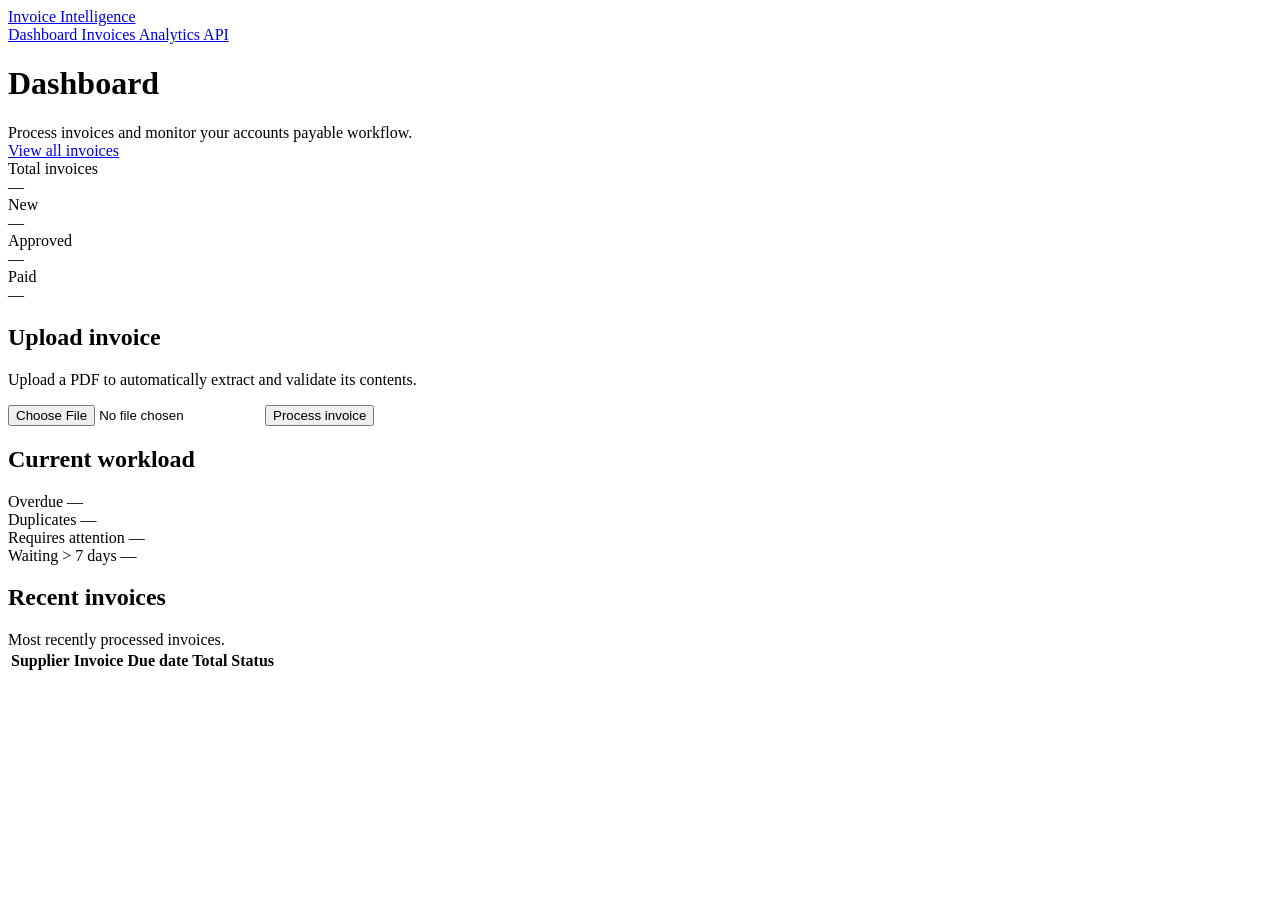
==== commit 14a965e4: "Refactor frontend into human-friendly pages and API routes" ====
--- a/app/static/index.html
+++ b/app/static/index.html
@@ -9,365 +9,72 @@
         content="width=device-width, initial-scale=1.0"
     >
 
-    <title>Invoice Intelligence</title>
-
-    <style>
-        * {
-            box-sizing: border-box;
-        }
-
-        body {
-            margin: 0;
-            font-family: Arial, sans-serif;
-            background: #f4f6f8;
-            color: #1f2937;
-        }
-
-        .container {
-            max-width: 1250px;
-            margin: 40px auto;
-            padding: 0 20px;
-        }
-
-        h1,
-        h2,
-        h3 {
-            margin-top: 0;
-        }
-
-        .subtitle {
-            color: #6b7280;
-            margin-top: -8px;
-            margin-bottom: 30px;
-        }
-
-        .card {
-            background: white;
-            border-radius: 12px;
-            padding: 22px;
-            box-shadow:
-                0 2px 10px
-                rgba(0, 0, 0, 0.06);
-            margin-bottom: 20px;
-        }
-
-        .upload-row {
-            display: flex;
-            gap: 12px;
-            align-items: center;
-            flex-wrap: wrap;
-        }
-
-        input[type="file"] {
-            flex: 1;
-            min-width: 250px;
-        }
-
-        button {
-            border: none;
-            background: #2563eb;
-            color: white;
-            padding: 10px 16px;
-            border-radius: 7px;
-            cursor: pointer;
-            font-size: 14px;
-        }
-
-        button:hover {
-            background: #1d4ed8;
-        }
-
-        button:disabled {
-            opacity: 0.6;
-            cursor: default;
-        }
-
-        .secondary-button {
-            background: #6b7280;
-        }
-
-        .success-button {
-            background: #15803d;
-        }
-
-        .status-text {
-            margin-top: 14px;
-            color: #6b7280;
-        }
-
-        .stats {
-            display: grid;
-            grid-template-columns:
-                repeat(6, 1fr);
-            gap: 14px;
-            margin-bottom: 20px;
-        }
-
-        .stat-card {
-            background: white;
-            padding: 18px;
-            border-radius: 12px;
-            box-shadow:
-                0 2px 10px
-                rgba(0, 0, 0, 0.06);
-        }
-
-        .stat-label {
-            color: #6b7280;
-            font-size: 12px;
-            margin-bottom: 8px;
-        }
-
-        .stat-value {
-            font-size: 25px;
-            font-weight: bold;
-        }
-
-        .analytics-grid {
-            display: grid;
-            grid-template-columns:
-                repeat(3, 1fr);
-            gap: 20px;
-        }
-
-        .amount-list {
-            display: flex;
-            flex-direction: column;
-            gap: 10px;
-        }
-
-        .amount-row {
-            display: flex;
-            justify-content: space-between;
-            gap: 15px;
-            padding-bottom: 8px;
-            border-bottom:
-                1px solid #e5e7eb;
-        }
-
-        .amount {
-            font-size: 20px;
-            font-weight: bold;
-        }
-
-        .muted {
-            color: #6b7280;
-            font-size: 13px;
-        }
-
-        .toolbar {
-            display: flex;
-            justify-content: space-between;
-            align-items: center;
-            gap: 15px;
-            flex-wrap: wrap;
-            margin-bottom: 18px;
-        }
-
-        .filters {
-            display: flex;
-            gap: 8px;
-            flex-wrap: wrap;
-        }
-
-        .filter-button {
-            background: #e5e7eb;
-            color: #374151;
-        }
-
-        .filter-button.active {
-            background: #2563eb;
-            color: white;
-        }
-
-        .table-wrapper {
-            overflow-x: auto;
-        }
-
-        table {
-            width: 100%;
-            border-collapse: collapse;
-        }
-
-        th,
-        td {
-            padding: 12px 10px;
-            border-bottom:
-                1px solid #e5e7eb;
-            text-align: left;
-            white-space: nowrap;
-        }
-
-        th {
-            color: #6b7280;
-            font-size: 12px;
-            text-transform: uppercase;
-        }
-
-        tr:hover {
-            background: #f9fafb;
-        }
-
-        .badge {
-            display: inline-block;
-            padding: 5px 9px;
-            border-radius: 20px;
-            font-size: 12px;
-            font-weight: bold;
-        }
-
-        .badge-new {
-            background: #dbeafe;
-            color: #1d4ed8;
-        }
-
-        .badge-approved {
-            background: #ede9fe;
-            color: #6d28d9;
-        }
-
-        .badge-paid,
-        .badge-valid {
-            background: #dcfce7;
-            color: #15803d;
-        }
-
-        .badge-invalid,
-        .badge-overdue {
-            background: #fee2e2;
-            color: #b91c1c;
-        }
-
-        .badge-duplicate {
-            background: #fef3c7;
-            color: #b45309;
-        }
-
-        .hidden {
-            display: none;
-        }
-
-        .detail-grid {
-            display: grid;
-            grid-template-columns:
-                repeat(2, 1fr);
-            gap: 20px;
-        }
-
-        .label {
-            color: #6b7280;
-            font-size: 12px;
-            margin-bottom: 3px;
-        }
-
-        .value {
-            margin-bottom: 14px;
-            font-weight: 600;
-        }
-
-        .detail-actions {
-            display: flex;
-            gap: 10px;
-            flex-wrap: wrap;
-            margin: 20px 0;
-        }
-
-        .duplicate-warning {
-            background: #fffbeb;
-            color: #92400e;
-            padding: 12px;
-            border-radius: 8px;
-            margin-bottom: 18px;
-        }
-
-        .success-box {
-            background: #ecfdf5;
-            color: #166534;
-            padding: 12px;
-            border-radius: 8px;
-            margin-top: 15px;
-        }
-
-        .error-box {
-            background: #fef2f2;
-            color: #991b1b;
-            padding: 12px;
-            border-radius: 8px;
-            margin-top: 15px;
-        }
-
-        .empty-state {
-            text-align: center;
-            color: #6b7280;
-            padding: 30px;
-        }
-
-        @media (max-width: 1000px) {
-            .stats {
-                grid-template-columns:
-                    repeat(3, 1fr);
-            }
-
-            .analytics-grid {
-                grid-template-columns: 1fr;
-            }
-        }
-
-        @media (max-width: 600px) {
-            .stats {
-                grid-template-columns:
-                    repeat(2, 1fr);
-            }
-
-            .detail-grid {
-                grid-template-columns: 1fr;
-            }
-        }
-    </style>
+    <title>
+        Invoice Intelligence
+    </title>
+
+    <link
+        rel="stylesheet"
+        href="/static/styles.css"
+    >
 </head>
 
 <body>
 
-<div class="container">
-
-    <h1>Invoice Intelligence</h1>
-
-    <p class="subtitle">
-        AI-powered invoice extraction,
-        validation, workflow and financial reporting.
-    </p>
-
-
-    <div class="card">
-
-        <h2>Upload invoice</h2>
-
-        <div class="upload-row">
-
-            <input
-                id="fileInput"
-                type="file"
-                accept="application/pdf"
+<nav class="navbar">
+    <div class="container nav-inner">
+
+        <a
+            href="/"
+            class="brand"
+        >
+            Invoice Intelligence
+        </a>
+
+        <div class="nav-links">
+            <a
+                href="/"
+                class="active"
             >
-
-            <button
-                id="uploadButton"
-                onclick="uploadInvoice()"
-            >
-                Process invoice
-            </button>
-
-        </div>
-
-        <div
-            id="uploadStatus"
-            class="status-text"
-        ></div>
-
-        <div
-            id="uploadResult"
-            class="hidden"
-        ></div>
+                Dashboard
+            </a>
+
+            <a href="/invoices">
+                Invoices
+            </a>
+
+            <a href="/analytics">
+                Analytics
+            </a>
+
+            <a href="/docs">
+                API
+            </a>
+        </div>
+
+    </div>
+</nav>
+
+
+<main class="container">
+
+    <div class="page-header">
+
+        <div>
+            <h1>Dashboard</h1>
+
+            <div class="subtitle">
+                Process invoices and monitor
+                your accounts payable workflow.
+            </div>
+        </div>
+
+        <a
+            href="/invoices"
+            class="button"
+        >
+            View all invoices
+        </a>
 
     </div>
 
@@ -376,185 +83,170 @@
 
         <div class="stat-card">
             <div class="stat-label">
-                Total
-            </div>
+                Total invoices
+            </div>
+
             <div
                 id="totalInvoices"
                 class="stat-value"
             >
-                0
-            </div>
-        </div>
+                —
+            </div>
+        </div>
+
 
         <div class="stat-card">
             <div class="stat-label">
                 New
             </div>
+
             <div
                 id="newInvoices"
                 class="stat-value"
             >
-                0
-            </div>
-        </div>
+                —
+            </div>
+        </div>
+
 
         <div class="stat-card">
             <div class="stat-label">
                 Approved
             </div>
+
             <div
                 id="approvedInvoices"
                 class="stat-value"
             >
-                0
-            </div>
-        </div>
+                —
+            </div>
+        </div>
+
 
         <div class="stat-card">
             <div class="stat-label">
                 Paid
             </div>
+
             <div
                 id="paidInvoices"
                 class="stat-value"
             >
-                0
-            </div>
-        </div>
-
-        <div class="stat-card">
-            <div class="stat-label">
-                Overdue
-            </div>
+                —
+            </div>
+        </div>
+
+    </div>
+
+
+    <div class="grid-2">
+
+        <div class="card">
+
+            <h2>Upload invoice</h2>
+
+            <p class="muted">
+                Upload a PDF to automatically
+                extract and validate its contents.
+            </p>
+
+            <div class="upload-row">
+
+                <input
+                    id="fileInput"
+                    type="file"
+                    accept="application/pdf"
+                >
+
+                <button
+                    id="uploadButton"
+                    onclick="uploadInvoice()"
+                >
+                    Process invoice
+                </button>
+
+            </div>
+
             <div
-                id="overdueInvoices"
-                class="stat-value"
-            >
-                0
-            </div>
-        </div>
-
-        <div class="stat-card">
-            <div class="stat-label">
-                Duplicates
-            </div>
-            <div
-                id="duplicateInvoices"
-                class="stat-value"
-            >
-                0
-            </div>
+                id="uploadResult"
+            ></div>
+
+        </div>
+
+
+        <div class="card">
+
+            <h2>Current workload</h2>
+
+            <div class="info-row">
+                <span class="info-label">
+                    Overdue
+                </span>
+
+                <span
+                    id="overdueInvoices"
+                    class="info-value"
+                >
+                    —
+                </span>
+            </div>
+
+            <div class="info-row">
+                <span class="info-label">
+                    Duplicates
+                </span>
+
+                <span
+                    id="duplicateInvoices"
+                    class="info-value"
+                >
+                    —
+                </span>
+            </div>
+
+            <div class="info-row">
+                <span class="info-label">
+                    Requires attention
+                </span>
+
+                <span
+                    id="attentionInvoices"
+                    class="info-value"
+                >
+                    —
+                </span>
+            </div>
+
+            <div class="info-row">
+                <span class="info-label">
+                    Waiting > 7 days
+                </span>
+
+                <span
+                    id="waitingInvoices"
+                    class="info-value"
+                >
+                    —
+                </span>
+            </div>
+
         </div>
 
     </div>
 
 
-    <div class="analytics-grid">
-
-        <div class="card">
-            <h2>Open amount</h2>
-
-            <p class="muted">
-                New + approved invoices.
-                Valid, non-duplicate invoices only.
-            </p>
-
-            <div
-                id="openAmounts"
-                class="amount-list"
-            ></div>
-        </div>
-
-
-        <div class="card">
-            <h2>Paid amount</h2>
-
-            <p class="muted">
-                All invoices currently marked as paid.
-                Valid, non-duplicate invoices only.
-            </p>
-
-            <div
-                id="paidAmounts"
-                class="amount-list"
-            ></div>
-        </div>
-
-
-        <div class="card">
-            <h2>Requires attention</h2>
-
-            <div
-                id="attentionCount"
-                class="stat-value"
-            >
-                0
-            </div>
-
-            <p class="muted">
-                Invalid, duplicate or overdue invoices.
-            </p>
-        </div>
-
-    </div>
-
-
     <div class="card">
 
-        <div class="toolbar">
-
-            <h2>Stored invoices</h2>
-
-            <div class="filters">
-
-                <button
-                    class="filter-button active"
-                    data-filter="all"
-                    onclick="setFilter('all')"
-                >
-                    All
-                </button>
-
-                <button
-                    class="filter-button"
-                    data-filter="new"
-                    onclick="setFilter('new')"
-                >
-                    New
-                </button>
-
-                <button
-                    class="filter-button"
-                    data-filter="approved"
-                    onclick="setFilter('approved')"
-                >
-                    Approved
-                </button>
-
-                <button
-                    class="filter-button"
-                    data-filter="paid"
-                    onclick="setFilter('paid')"
-                >
-                    Paid
-                </button>
-
-                <button
-                    class="filter-button"
-                    data-filter="overdue"
-                    onclick="setFilter('overdue')"
-                >
-                    Overdue
-                </button>
-
-                <button
-                    class="filter-button"
-                    data-filter="duplicates"
-                    onclick="setFilter('duplicates')"
-                >
-                    Duplicates
-                </button>
-
+        <div class="page-header">
+
+            <div>
+                <h2>
+                    Recent invoices
+                </h2>
+
+                <div class="muted">
+                    Most recently processed invoices.
+                </div>
             </div>
 
         </div>
@@ -566,13 +258,11 @@
 
                 <thead>
                     <tr>
-                        <th>ID</th>
                         <th>Supplier</th>
                         <th>Invoice</th>
                         <th>Due date</th>
                         <th>Total</th>
                         <th>Status</th>
-                        <th>Checks</th>
                         <th></th>
                     </tr>
                 </thead>
@@ -585,241 +275,12 @@
 
         </div>
 
-        <div
-            id="emptyState"
-            class="empty-state hidden"
-        >
-            No invoices match this filter.
-        </div>
-
     </div>
 
-
-    <div class="card">
-
-        <h2>Supplier spend</h2>
-
-        <p class="muted">
-            Valid, non-duplicate invoices.
-            Currency totals are kept separate.
-        </p>
-
-        <div class="table-wrapper">
-
-            <table>
-
-                <thead>
-                    <tr>
-                        <th>Supplier</th>
-                        <th>Currency</th>
-                        <th>Invoices</th>
-                        <th>Total amount</th>
-                    </tr>
-                </thead>
-
-                <tbody
-                    id="supplierTable"
-                ></tbody>
-
-            </table>
-
-        </div>
-
-    </div>
-
-
-    <div
-        id="detailCard"
-        class="card hidden"
-    >
-
-        <button
-            class="secondary-button"
-            style="float: right;"
-            onclick="closeDetail()"
-        >
-            Close
-        </button>
-
-        <h2>Invoice details</h2>
-
-        <div
-            id="duplicateDetail"
-            class="hidden"
-        ></div>
-
-        <div
-            id="detailActions"
-            class="detail-actions"
-        ></div>
-
-        <div class="detail-grid">
-
-            <div>
-                <h3>Invoice</h3>
-
-                <div class="label">
-                    Invoice number
-                </div>
-                <div
-                    id="detailInvoiceNumber"
-                    class="value"
-                ></div>
-
-                <div class="label">
-                    Invoice date
-                </div>
-                <div
-                    id="detailInvoiceDate"
-                    class="value"
-                ></div>
-
-                <div class="label">
-                    Due date
-                </div>
-                <div
-                    id="detailDueDate"
-                    class="value"
-                ></div>
-
-                <div class="label">
-                    Status
-                </div>
-                <div
-                    id="detailStatus"
-                    class="value"
-                ></div>
-            </div>
-
-
-            <div>
-                <h3>Supplier</h3>
-
-                <div class="label">
-                    Name
-                </div>
-                <div
-                    id="detailSupplier"
-                    class="value"
-                ></div>
-
-                <div class="label">
-                    Address
-                </div>
-                <div
-                    id="detailSupplierAddress"
-                    class="value"
-                ></div>
-
-                <div class="label">
-                    VAT number
-                </div>
-                <div
-                    id="detailSupplierVat"
-                    class="value"
-                ></div>
-            </div>
-
-        </div>
-
-
-        <h3>Line items</h3>
-
-        <div class="table-wrapper">
-
-            <table>
-
-                <thead>
-                    <tr>
-                        <th>Description</th>
-                        <th>Quantity</th>
-                        <th>Unit price</th>
-                        <th>VAT</th>
-                        <th>Total</th>
-                    </tr>
-                </thead>
-
-                <tbody
-                    id="detailLineItems"
-                ></tbody>
-
-            </table>
-
-        </div>
-
-
-        <div
-            style="
-                margin-top: 20px;
-                text-align: right;
-                font-size: 17px;
-            "
-        >
-            <div>
-                Subtotal:
-                <strong
-                    id="detailSubtotal"
-                ></strong>
-            </div>
-
-            <div>
-                VAT:
-                <strong
-                    id="detailVat"
-                ></strong>
-            </div>
-
-            <div
-                style="
-                    font-size: 21px;
-                    margin-top: 8px;
-                "
-            >
-                Total:
-                <strong
-                    id="detailTotal"
-                ></strong>
-            </div>
-        </div>
-
-    </div>
-
-</div>
+</main>
 
 
 <script>
-
-let invoices = [];
-
-let analytics = null;
-
-let currentFilter = "all";
-
-
-function valueOrDash(value) {
-    if (
-        value === null ||
-        value === undefined ||
-        value === ""
-    ) {
-        return "—";
-    }
-
-    return value;
-}
-
-
-function escapeHtml(value) {
-    return String(
-        valueOrDash(value)
-    )
-        .replaceAll("&", "&amp;")
-        .replaceAll("<", "&lt;")
-        .replaceAll(">", "&gt;")
-        .replaceAll('"', "&quot;")
-        .replaceAll("'", "&#039;");
-}
-
 
 function formatMoney(
     value,
@@ -832,249 +293,134 @@
         return "—";
     }
 
-    const number =
-        Number(value);
-
-    if (
-        Number.isNaN(number)
-    ) {
-        return (
-            `${currency || ""} ${value}`
-        ).trim();
-    }
-
-    const formatted =
-        number.toLocaleString(
+    return (
+        `${currency || ""} `
+        + Number(value).toLocaleString(
             undefined,
             {
                 minimumFractionDigits: 2,
                 maximumFractionDigits: 2
             }
-        );
-
-    return (
-        `${currency || ""} ${formatted}`
+        )
     ).trim();
 }
 
 
-function isOverdue(invoice) {
-    if (!invoice.due_date) {
-        return false;
-    }
-
-    if (
-        invoice.status === "paid"
-    ) {
-        return false;
-    }
-
-    const dueDate =
-        new Date(
-            `${invoice.due_date}T23:59:59`
+function statusBadge(
+    status
+) {
+    const names = {
+        new: "New",
+        approved: "Approved",
+        paid: "Paid"
+    };
+
+    return `
+        <span
+            class="badge badge-${status}"
+        >
+            ${names[status] || status}
+        </span>
+    `;
+}
+
+
+async function loadDashboard() {
+
+    const [
+        analyticsResponse,
+        invoicesResponse
+    ] = await Promise.all([
+        fetch(
+            "/api/analytics/summary"
+        ),
+        fetch(
+            "/api/invoices?limit=5"
+        )
+    ]);
+
+
+    if (analyticsResponse.ok) {
+
+        const data =
+            await analyticsResponse.json();
+
+
+        document.getElementById(
+            "totalInvoices"
+        ).textContent =
+            data.total_invoices;
+
+
+        document.getElementById(
+            "newInvoices"
+        ).textContent =
+            data.new_invoices;
+
+
+        document.getElementById(
+            "approvedInvoices"
+        ).textContent =
+            data.approved_invoices;
+
+
+        document.getElementById(
+            "paidInvoices"
+        ).textContent =
+            data.paid_invoices;
+
+
+        document.getElementById(
+            "overdueInvoices"
+        ).textContent =
+            data.overdue_invoices;
+
+
+        document.getElementById(
+            "duplicateInvoices"
+        ).textContent =
+            data.duplicate_invoices;
+
+
+        document.getElementById(
+            "attentionInvoices"
+        ).textContent =
+            data.requires_attention;
+
+
+        document.getElementById(
+            "waitingInvoices"
+        ).textContent =
+            data.waiting_approval_over_7_days;
+    }
+
+
+    if (invoicesResponse.ok) {
+
+        const invoices =
+            await invoicesResponse.json();
+
+        renderInvoices(
+            invoices
         );
-
-    return dueDate < new Date();
+    }
 }
 
 
-function statusBadge(status) {
-    if (
-        status === "approved"
-    ) {
-        return (
-            '<span class="badge badge-approved">'
-            + 'Approved'
-            + '</span>'
+function renderInvoices(
+    invoices
+) {
+    const body =
+        document.getElementById(
+            "invoiceTable"
         );
-    }
-
-    if (
-        status === "paid"
-    ) {
-        return (
-            '<span class="badge badge-paid">'
-            + 'Paid'
-            + '</span>'
-        );
-    }
-
-    return (
-        '<span class="badge badge-new">'
-        + 'New'
-        + '</span>'
-    );
-}
-
-
-async function refreshDashboard() {
-
-    const [
-        invoiceResponse,
-        analyticsResponse
-    ] = await Promise.all([
-        fetch("/invoices"),
-        fetch("/analytics/summary")
-    ]);
-
-
-    if (invoiceResponse.ok) {
-        invoices =
-            await invoiceResponse.json();
-
-        renderInvoiceTable();
-    }
-
-
-    if (analyticsResponse.ok) {
-        analytics =
-            await analyticsResponse.json();
-
-        renderAnalytics();
-    }
-}
-
-
-function renderAnalytics() {
-    if (!analytics) {
-        return;
-    }
-
-
-    document.getElementById(
-        "totalInvoices"
-    ).textContent =
-        analytics.total_invoices;
-
-
-    document.getElementById(
-        "newInvoices"
-    ).textContent =
-        analytics.new_invoices;
-
-
-    document.getElementById(
-        "approvedInvoices"
-    ).textContent =
-        analytics.approved_invoices;
-
-
-    document.getElementById(
-        "paidInvoices"
-    ).textContent =
-        analytics.paid_invoices;
-
-
-    document.getElementById(
-        "overdueInvoices"
-    ).textContent =
-        analytics.overdue_invoices;
-
-
-    document.getElementById(
-        "duplicateInvoices"
-    ).textContent =
-        analytics.duplicate_invoices;
-
-
-    document.getElementById(
-        "attentionCount"
-    ).textContent =
-        analytics.requires_attention;
-
-
-    renderCurrencyAmounts(
-        "openAmounts",
-        analytics.open_amounts
-    );
-
-
-    renderCurrencyAmounts(
-        "paidAmounts",
-        analytics.paid_amounts
-    );
-
-
-    renderSupplierTable(
-        analytics.supplier_totals
-    );
-}
-
-
-function renderCurrencyAmounts(
-    elementId,
-    amounts
-) {
-    const container =
-        document.getElementById(
-            elementId
-        );
-
-    container.innerHTML = "";
-
-
-    if (
-        !amounts ||
-        amounts.length === 0
-    ) {
-        container.innerHTML =
-            '<span class="muted">No data yet.</span>';
-
-        return;
-    }
+
+    body.innerHTML = "";
 
 
     for (
-        const item
-        of amounts
-    ) {
-        const row =
-            document.createElement(
-                "div"
-            );
-
-        row.className =
-            "amount-row";
-
-        row.innerHTML = `
-            <div>
-                <div class="amount">
-                    ${escapeHtml(
-                        formatMoney(
-                            item.amount,
-                            item.currency
-                        )
-                    )}
-                </div>
-
-                <div class="muted">
-                    ${item.invoice_count}
-                    invoice(s)
-                </div>
-            </div>
-        `;
-
-        container.appendChild(
-            row
-        );
-    }
-}
-
-
-function renderSupplierTable(
-    suppliers
-) {
-    const table =
-        document.getElementById(
-            "supplierTable"
-        );
-
-    table.innerHTML = "";
-
-
-    if (
-        !suppliers ||
-        suppliers.length === 0
+        const invoice
+        of invoices
     ) {
         const row =
             document.createElement(
@@ -1082,233 +428,22 @@
             );
 
         row.innerHTML = `
-            <td colspan="4">
-                No supplier data yet.
+            <td>
+                ${invoice.supplier_name || "—"}
             </td>
-        `;
-
-        table.appendChild(
-            row
-        );
-
-        return;
-    }
-
-
-    for (
-        const supplier
-        of suppliers
-    ) {
-        const row =
-            document.createElement(
-                "tr"
-            );
-
-        row.innerHTML = `
+
             <td>
-                ${escapeHtml(
-                    supplier.supplier_name
-                )}
+                ${invoice.invoice_number || "—"}
             </td>
 
             <td>
-                ${escapeHtml(
-                    supplier.currency
-                )}
+                ${invoice.due_date || "—"}
             </td>
 
             <td>
-                ${supplier.invoice_count}
-            </td>
-
-            <td>
-                ${escapeHtml(
-                    formatMoney(
-                        supplier.total_amount,
-                        supplier.currency
-                    )
-                )}
-            </td>
-        `;
-
-        table.appendChild(
-            row
-        );
-    }
-}
-
-
-function filteredInvoices() {
-    if (
-        currentFilter === "all"
-    ) {
-        return invoices;
-    }
-
-    if (
-        currentFilter === "overdue"
-    ) {
-        return invoices.filter(
-            invoice =>
-                isOverdue(invoice)
-        );
-    }
-
-    if (
-        currentFilter
-        === "duplicates"
-    ) {
-        return invoices.filter(
-            invoice =>
-                invoice.duplicate_of_id
-                !== null
-        );
-    }
-
-    return invoices.filter(
-        invoice =>
-            invoice.status
-            === currentFilter
-    );
-}
-
-
-function setFilter(filter) {
-    currentFilter = filter;
-
-    document.querySelectorAll(
-        ".filter-button"
-    ).forEach(
-        button => {
-            button.classList.remove(
-                "active"
-            );
-        }
-    );
-
-    const activeButton =
-        document.querySelector(
-            `[data-filter="${filter}"]`
-        );
-
-    if (activeButton) {
-        activeButton.classList.add(
-            "active"
-        );
-    }
-
-    renderInvoiceTable();
-}
-
-
-function renderInvoiceTable() {
-
-    const table =
-        document.getElementById(
-            "invoiceTable"
-        );
-
-    const emptyState =
-        document.getElementById(
-            "emptyState"
-        );
-
-    table.innerHTML = "";
-
-    const visibleInvoices =
-        filteredInvoices();
-
-
-    if (
-        visibleInvoices.length
-        === 0
-    ) {
-        emptyState.classList.remove(
-            "hidden"
-        );
-
-        return;
-    }
-
-
-    emptyState.classList.add(
-        "hidden"
-    );
-
-
-    for (
-        const invoice
-        of visibleInvoices
-    ) {
-        const row =
-            document.createElement(
-                "tr"
-            );
-
-        let checks = "";
-
-        if (invoice.valid) {
-            checks +=
-                '<span class="badge badge-valid">'
-                + 'Valid'
-                + '</span> ';
-        }
-
-        else {
-            checks +=
-                '<span class="badge badge-invalid">'
-                + 'Review'
-                + '</span> ';
-        }
-
-        if (
-            invoice.duplicate_of_id
-            !== null
-        ) {
-            checks +=
-                '<span class="badge badge-duplicate">'
-                + 'Duplicate'
-                + '</span> ';
-        }
-
-        if (
-            isOverdue(invoice)
-        ) {
-            checks +=
-                '<span class="badge badge-overdue">'
-                + 'Overdue'
-                + '</span>';
-        }
-
-        row.innerHTML = `
-            <td>
-                ${invoice.id}
-            </td>
-
-            <td>
-                ${escapeHtml(
-                    invoice.supplier_name
-                )}
-            </td>
-
-            <td>
-                ${escapeHtml(
-                    invoice.invoice_number
-                )}
-            </td>
-
-            <td>
-                ${escapeHtml(
-                    invoice.due_date
-                )}
-            </td>
-
-            <td>
-                ${escapeHtml(
-                    formatMoney(
-                        invoice.total_amount,
-                        invoice.currency
-                    )
+                ${formatMoney(
+                    invoice.total_amount,
+                    invoice.currency
                 )}
             </td>
 
@@ -1319,21 +454,16 @@
             </td>
 
             <td>
-                ${checks}
-            </td>
-
-            <td>
-                <button
-                    onclick="showInvoice(
-                        ${invoice.id}
-                    )"
+                <a
+                    class="button"
+                    href="/invoices/${invoice.id}"
                 >
                     View
-                </button>
+                </a>
             </td>
         `;
 
-        table.appendChild(
+        body.appendChild(
             row
         );
     }
@@ -1350,11 +480,6 @@
     const button =
         document.getElementById(
             "uploadButton"
-        );
-
-    const status =
-        document.getElementById(
-            "uploadStatus"
         );
 
     const result =
@@ -1366,7 +491,10 @@
     if (
         !fileInput.files.length
     ) {
-        status.textContent =
+        result.className =
+            "error-box";
+
+        result.textContent =
             "Select a PDF first.";
 
         return;
@@ -1384,24 +512,24 @@
 
     button.disabled = true;
 
-    status.textContent =
-        "Processing invoice...";
-
-    result.classList.add(
-        "hidden"
-    );
+    button.textContent =
+        "Processing...";
+
+    result.innerHTML = "";
 
 
     try {
+
         const response =
             await fetch(
-                "/invoices/extract",
+                "/api/invoices/extract",
                 {
                     method: "POST",
                     body: formData
                 }
             );
 
+
         const data =
             await response.json();
 
@@ -1409,438 +537,83 @@
         if (!response.ok) {
             throw new Error(
                 data.detail ||
-                "Extraction failed."
+                "Invoice processing failed."
             );
         }
 
 
         result.className =
-            "success-box";
+            data.duplicate
+            ? "warning-box"
+            : "success-box";
 
 
         if (data.duplicate) {
+
             result.innerHTML = `
-                Invoice stored as
-                <strong>
-                    #${data.database_id}
-                </strong>.
-                <br>
-                ⚠ Possible duplicate of
-                invoice
-                <strong>
-                    #${data.duplicate_of_id}
-                </strong>.
+                Invoice stored successfully.
+                Possible duplicate of
+                <a href="/invoices/${data.duplicate_of_id}">
+                    invoice #${data.duplicate_of_id}
+                </a>.
+                <br><br>
+                <a
+                    href="/invoices/${data.database_id}"
+                    class="button"
+                >
+                    Review invoice
+                </a>
             `;
+
         }
 
         else {
+
             result.innerHTML = `
-                ✓ Invoice extracted and
-                stored successfully as
-                <strong>
-                    #${data.database_id}
-                </strong>.
+                Invoice processed successfully.
+                <br><br>
+                <a
+                    href="/invoices/${data.database_id}"
+                    class="button"
+                >
+                    Review invoice
+                </a>
             `;
+
         }
 
 
-        status.textContent = "";
-
         fileInput.value = "";
 
-        await refreshDashboard();
-
-        await showInvoice(
-            data.database_id
-        );
+        await loadDashboard();
 
     }
 
     catch (error) {
+
         result.className =
             "error-box";
 
         result.textContent =
-            `Error: ${error.message}`;
+            error.message;
+
     }
 
     finally {
+
         button.disabled = false;
+
+        button.textContent =
+            "Process invoice";
+
     }
 }
 
 
-async function updateStatus(
-    invoiceId,
-    newStatus
-) {
-    const response =
-        await fetch(
-            `/invoices/${invoiceId}/status`,
-            {
-                method: "PATCH",
-                headers: {
-                    "Content-Type":
-                        "application/json"
-                },
-                body: JSON.stringify({
-                    status: newStatus
-                })
-            }
-        );
-
-    const data =
-        await response.json();
-
-
-    if (!response.ok) {
-        alert(
-            data.detail ||
-            "Could not update status."
-        );
-
-        return;
-    }
-
-
-    await refreshDashboard();
-
-    await showInvoice(
-        invoiceId
-    );
-}
-
-
-function renderActionButtons(
-    stored
-) {
-    const container =
-        document.getElementById(
-            "detailActions"
-        );
-
-    container.innerHTML = "";
-
-
-    if (
-        stored.status === "new"
-    ) {
-        const button =
-            document.createElement(
-                "button"
-            );
-
-        button.className =
-            "success-button";
-
-        button.textContent =
-            "Approve invoice";
-
-        button.onclick =
-            () => updateStatus(
-                stored.id,
-                "approved"
-            );
-
-        container.appendChild(
-            button
-        );
-    }
-
-
-    if (
-        stored.status
-        === "approved"
-    ) {
-        const paidButton =
-            document.createElement(
-                "button"
-            );
-
-        paidButton.className =
-            "success-button";
-
-        paidButton.textContent =
-            "Mark as paid";
-
-        paidButton.onclick =
-            () => updateStatus(
-                stored.id,
-                "paid"
-            );
-
-        container.appendChild(
-            paidButton
-        );
-
-
-        const backButton =
-            document.createElement(
-                "button"
-            );
-
-        backButton.className =
-            "secondary-button";
-
-        backButton.textContent =
-            "Move back to new";
-
-        backButton.onclick =
-            () => updateStatus(
-                stored.id,
-                "new"
-            );
-
-        container.appendChild(
-            backButton
-        );
-    }
-
-
-    if (
-        stored.status === "paid"
-    ) {
-        const button =
-            document.createElement(
-                "button"
-            );
-
-        button.className =
-            "secondary-button";
-
-        button.textContent =
-            "Undo paid";
-
-        button.onclick =
-            () => updateStatus(
-                stored.id,
-                "approved"
-            );
-
-        container.appendChild(
-            button
-        );
-    }
-}
-
-
-async function showInvoice(
-    invoiceId
-) {
-    const response =
-        await fetch(
-            `/invoices/${invoiceId}`
-        );
-
-    if (!response.ok) {
-        return;
-    }
-
-    const stored =
-        await response.json();
-
-    const invoice =
-        stored.invoice_data;
-
-    const currency =
-        invoice.currency || "";
-
-
-    document.getElementById(
-        "detailInvoiceNumber"
-    ).textContent =
-        valueOrDash(
-            invoice.invoice_number
-        );
-
-    document.getElementById(
-        "detailInvoiceDate"
-    ).textContent =
-        valueOrDash(
-            invoice.invoice_date
-        );
-
-    document.getElementById(
-        "detailDueDate"
-    ).textContent =
-        valueOrDash(
-            invoice.due_date
-        );
-
-    document.getElementById(
-        "detailStatus"
-    ).innerHTML =
-        statusBadge(
-            stored.status
-        );
-
-    document.getElementById(
-        "detailSupplier"
-    ).textContent =
-        valueOrDash(
-            invoice.supplier?.name
-        );
-
-    document.getElementById(
-        "detailSupplierAddress"
-    ).textContent =
-        valueOrDash(
-            invoice.supplier?.address
-        );
-
-    document.getElementById(
-        "detailSupplierVat"
-    ).textContent =
-        valueOrDash(
-            invoice.supplier?.vat_number
-        );
-
-    document.getElementById(
-        "detailSubtotal"
-    ).textContent =
-        formatMoney(
-            invoice.subtotal,
-            currency
-        );
-
-    document.getElementById(
-        "detailVat"
-    ).textContent =
-        formatMoney(
-            invoice.vat_amount,
-            currency
-        );
-
-    document.getElementById(
-        "detailTotal"
-    ).textContent =
-        formatMoney(
-            invoice.total_amount,
-            currency
-        );
-
-
-    const lineBody =
-        document.getElementById(
-            "detailLineItems"
-        );
-
-    lineBody.innerHTML = "";
-
-
-    for (
-        const item
-        of invoice.line_items || []
-    ) {
-        const row =
-            document.createElement(
-                "tr"
-            );
-
-        row.innerHTML = `
-            <td>
-                ${escapeHtml(
-                    item.description
-                )}
-            </td>
-
-            <td>
-                ${escapeHtml(
-                    item.quantity
-                )}
-            </td>
-
-            <td>
-                ${escapeHtml(
-                    formatMoney(
-                        item.unit_price,
-                        currency
-                    )
-                )}
-            </td>
-
-            <td>
-                ${escapeHtml(
-                    item.vat_rate
-                )}%
-            </td>
-
-            <td>
-                ${escapeHtml(
-                    formatMoney(
-                        item.total,
-                        currency
-                    )
-                )}
-            </td>
-        `;
-
-        lineBody.appendChild(
-            row
-        );
-    }
-
-
-    const duplicateBox =
-        document.getElementById(
-            "duplicateDetail"
-        );
-
-
-    if (
-        stored.duplicate_of_id
-        !== null
-    ) {
-        duplicateBox.className =
-            "duplicate-warning";
-
-        duplicateBox.innerHTML = `
-            ⚠ Possible duplicate of stored
-            invoice
-            <strong>
-                #${stored.duplicate_of_id}
-            </strong>.
-        `;
-    }
-
-    else {
-        duplicateBox.className =
-            "hidden";
-    }
-
-
-    renderActionButtons(
-        stored
-    );
-
-
-    const detailCard =
-        document.getElementById(
-            "detailCard"
-        );
-
-    detailCard.classList.remove(
-        "hidden"
-    );
-
-    detailCard.scrollIntoView({
-        behavior: "smooth"
-    });
-}
-
-
-function closeDetail() {
-    document.getElementById(
-        "detailCard"
-    ).classList.add(
-        "hidden"
-    );
-}
-
-
-refreshDashboard();
+loadDashboard();
 
 </script>
 
 </body>
+
 </html>
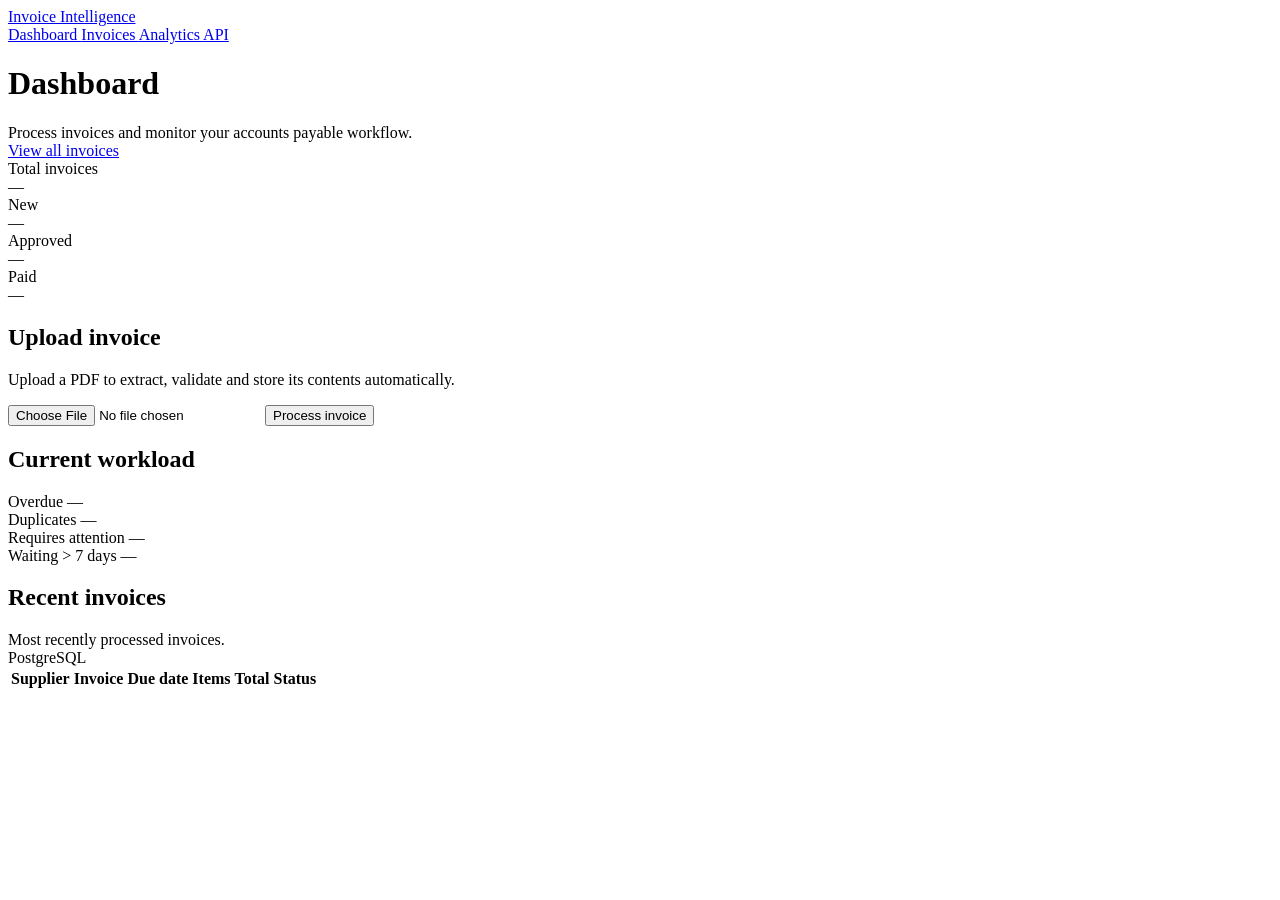
==== commit 6a981376: "Expose normalized line items in web interface" ====
--- a/app/static/index.html
+++ b/app/static/index.html
@@ -3,15 +3,12 @@
 
 <head>
     <meta charset="UTF-8">
-
     <meta
         name="viewport"
         content="width=device-width, initial-scale=1.0"
     >
 
-    <title>
-        Invoice Intelligence
-    </title>
+    <title>Invoice Intelligence</title>
 
     <link
         rel="stylesheet"
@@ -24,18 +21,12 @@
 <nav class="navbar">
     <div class="container nav-inner">
 
-        <a
-            href="/"
-            class="brand"
-        >
+        <a href="/" class="brand">
             Invoice Intelligence
         </a>
 
         <div class="nav-links">
-            <a
-                href="/"
-                class="active"
-            >
+            <a href="/" class="active">
                 Dashboard
             </a>
 
@@ -90,7 +81,7 @@
                 id="totalInvoices"
                 class="stat-value"
             >
-                —
+                &mdash;
             </div>
         </div>
 
@@ -104,7 +95,7 @@
                 id="newInvoices"
                 class="stat-value"
             >
-                —
+                &mdash;
             </div>
         </div>
 
@@ -118,7 +109,7 @@
                 id="approvedInvoices"
                 class="stat-value"
             >
-                —
+                &mdash;
             </div>
         </div>
 
@@ -132,7 +123,7 @@
                 id="paidInvoices"
                 class="stat-value"
             >
-                —
+                &mdash;
             </div>
         </div>
 
@@ -146,8 +137,8 @@
             <h2>Upload invoice</h2>
 
             <p class="muted">
-                Upload a PDF to automatically
-                extract and validate its contents.
+                Upload a PDF to extract, validate
+                and store its contents automatically.
             </p>
 
             <div class="upload-row">
@@ -167,9 +158,7 @@
 
             </div>
 
-            <div
-                id="uploadResult"
-            ></div>
+            <div id="uploadResult"></div>
 
         </div>
 
@@ -187,7 +176,7 @@
                     id="overdueInvoices"
                     class="info-value"
                 >
-                    —
+                    &mdash;
                 </span>
             </div>
 
@@ -200,7 +189,7 @@
                     id="duplicateInvoices"
                     class="info-value"
                 >
-                    —
+                    &mdash;
                 </span>
             </div>
 
@@ -213,20 +202,20 @@
                     id="attentionInvoices"
                     class="info-value"
                 >
-                    —
+                    &mdash;
                 </span>
             </div>
 
             <div class="info-row">
                 <span class="info-label">
-                    Waiting > 7 days
+                    Waiting &gt; 7 days
                 </span>
 
                 <span
                     id="waitingInvoices"
                     class="info-value"
                 >
-                    —
+                    &mdash;
                 </span>
             </div>
 
@@ -237,17 +226,19 @@
 
     <div class="card">
 
-        <div class="page-header">
+        <div class="section-header">
 
             <div>
-                <h2>
-                    Recent invoices
-                </h2>
+                <h2>Recent invoices</h2>
 
                 <div class="muted">
                     Most recently processed invoices.
                 </div>
             </div>
+
+            <span class="source-chip">
+                PostgreSQL
+            </span>
 
         </div>
 
@@ -261,6 +252,7 @@
                         <th>Supplier</th>
                         <th>Invoice</th>
                         <th>Due date</th>
+                        <th>Items</th>
                         <th>Total</th>
                         <th>Status</th>
                         <th></th>
@@ -281,6 +273,23 @@
 
 
 <script>
+
+let lineItemCounts = {};
+
+
+function escapeHtml(value) {
+    const div =
+        document.createElement("div");
+
+    div.textContent =
+        value === null ||
+        value === undefined
+        ? ""
+        : String(value);
+
+    return div.innerHTML;
+}
+
 
 function formatMoney(
     value,
@@ -315,11 +324,16 @@
         paid: "Paid"
     };
 
+    const safeStatus =
+        escapeHtml(status);
+
     return `
         <span
-            class="badge badge-${status}"
+            class="badge badge-${safeStatus}"
         >
-            ${names[status] || status}
+            ${escapeHtml(
+                names[status] || status
+            )}
         </span>
     `;
 }
@@ -329,64 +343,66 @@
 
     const [
         analyticsResponse,
-        invoicesResponse
+        invoicesResponse,
+        countsResponse
     ] = await Promise.all([
         fetch(
             "/api/analytics/summary"
         ),
         fetch(
             "/api/invoices?limit=5"
+        ),
+        fetch(
+            "/api/line-items/counts"
         )
     ]);
 
 
+    if (countsResponse.ok) {
+        lineItemCounts =
+            await countsResponse.json();
+    }
+
+
     if (analyticsResponse.ok) {
 
         const data =
             await analyticsResponse.json();
 
-
         document.getElementById(
             "totalInvoices"
         ).textContent =
             data.total_invoices;
 
-
         document.getElementById(
             "newInvoices"
         ).textContent =
             data.new_invoices;
 
-
         document.getElementById(
             "approvedInvoices"
         ).textContent =
             data.approved_invoices;
 
-
         document.getElementById(
             "paidInvoices"
         ).textContent =
             data.paid_invoices;
 
-
         document.getElementById(
             "overdueInvoices"
         ).textContent =
             data.overdue_invoices;
 
-
         document.getElementById(
             "duplicateInvoices"
         ).textContent =
             data.duplicate_invoices;
 
-
         document.getElementById(
             "attentionInvoices"
         ).textContent =
             data.requires_attention;
-
 
         document.getElementById(
             "waitingInvoices"
@@ -427,17 +443,34 @@
                 "tr"
             );
 
+        const itemCount =
+            lineItemCounts[
+                invoice.id
+            ] || 0;
+
         row.innerHTML = `
             <td>
-                ${invoice.supplier_name || "—"}
+                ${escapeHtml(
+                    invoice.supplier_name || "—"
+                )}
             </td>
 
             <td>
-                ${invoice.invoice_number || "—"}
+                ${escapeHtml(
+                    invoice.invoice_number || "—"
+                )}
             </td>
 
             <td>
-                ${invoice.due_date || "—"}
+                ${escapeHtml(
+                    invoice.due_date || "—"
+                )}
+            </td>
+
+            <td>
+                <span class="item-count">
+                    ${itemCount}
+                </span>
             </td>
 
             <td>
@@ -528,7 +561,6 @@
                     body: formData
                 }
             );
-
 
         const data =
             await response.json();
